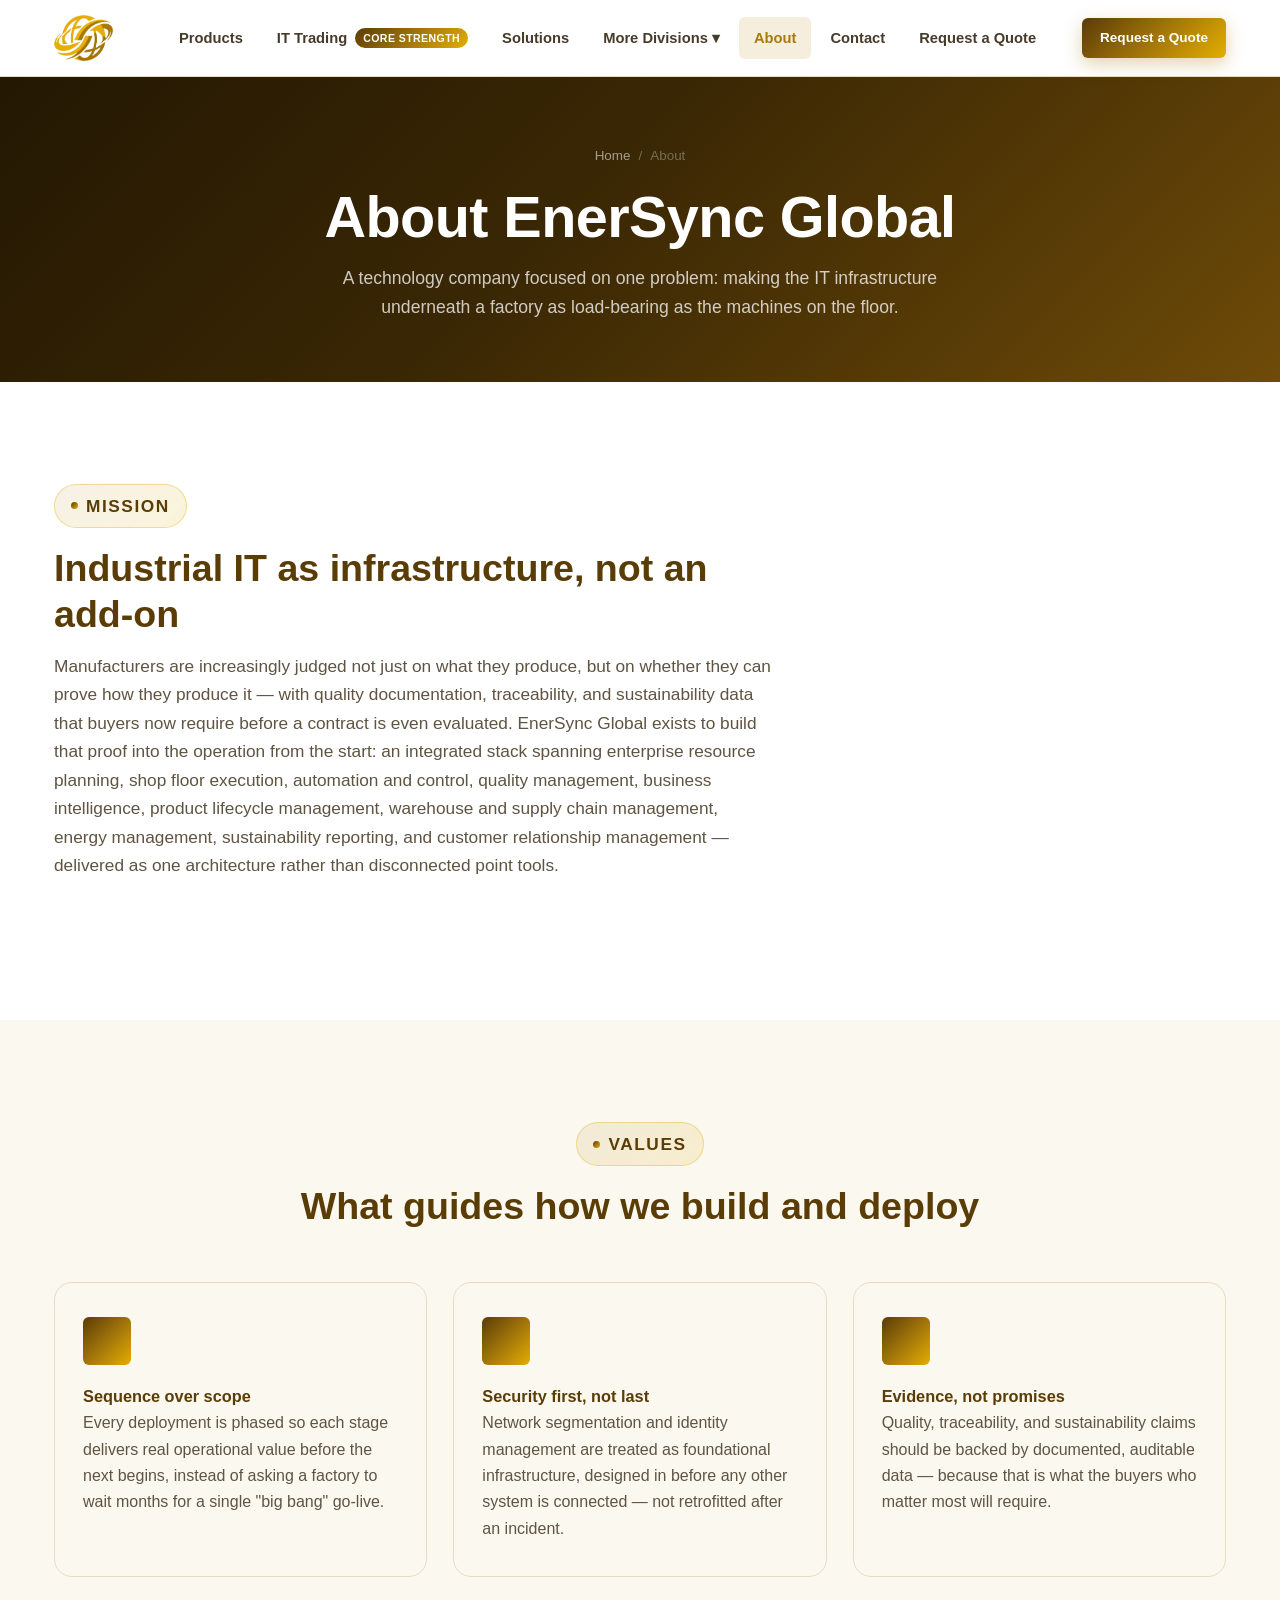
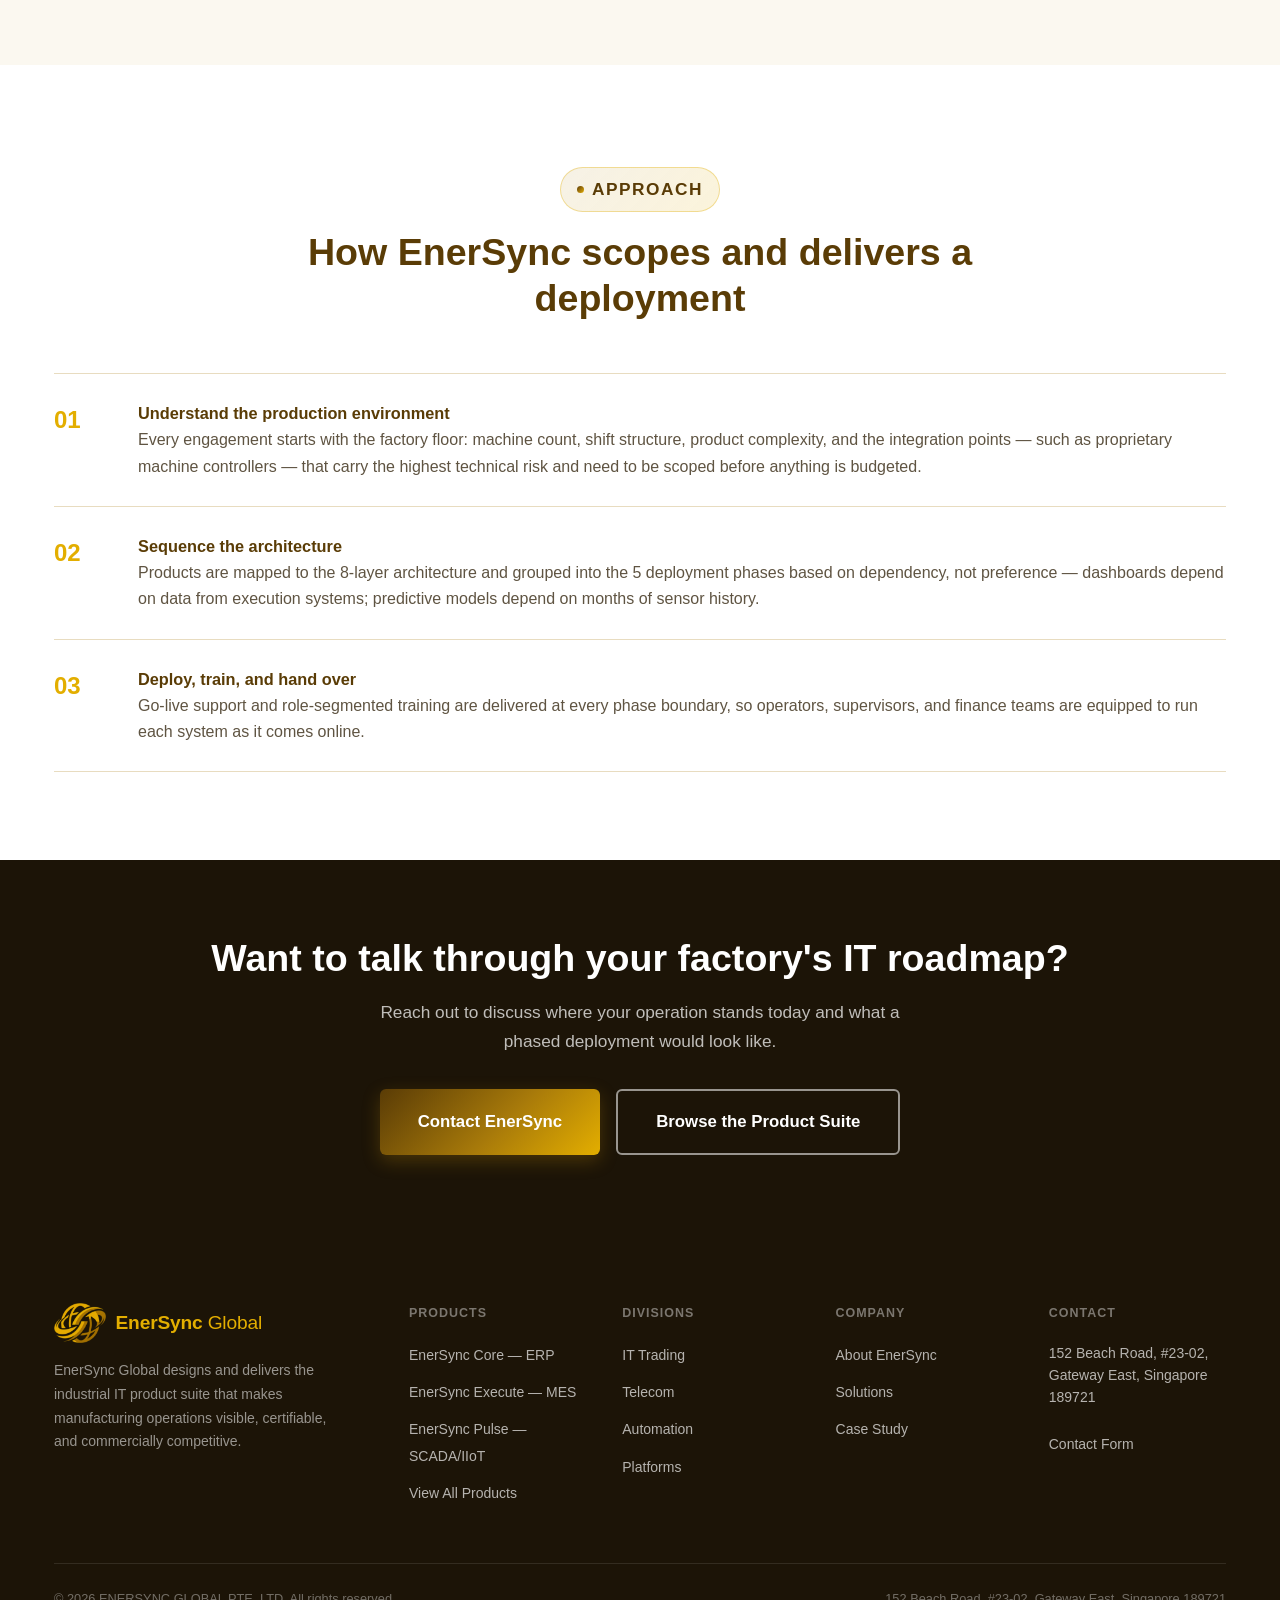
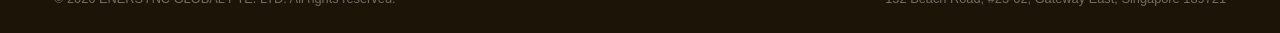
==== about.html @ c4ad21ed "Initial EnerSync Global site Based on the Autonix System site, rebranded for ENERSYNC GLOBAL PTE. LT" ====
<!DOCTYPE html>
<html lang="en">
<head>
<meta charset="UTF-8">
<meta name="viewport" content="width=device-width, initial-scale=1.0">
<title>About | EnerSync Global</title>
<meta name="description" content="EnerSync Global is a technology company building the industrial IT infrastructure that makes manufacturing operations visible, certifiable, and commercially competitive.">
<link rel="icon" type="image/png" href="images/favicon.png">
<link rel="stylesheet" href="css/style.css">
</head>
<body>

<header class="site-header">
  <div class="wrap header-row">
    <a href="index.html" class="brand-mark">
      <img src="images/logo-mark.png" alt="EnerSync Global logo">
      <span class="brand-word"><strong>EnerSync</strong> Global</span>
    </a>
    <nav class="main-nav">
      <a href="products.html">Products</a>
      <a href="it-trading.html" class="nav-featured">IT Trading <span class="nav-featured-tag">Core Strength</span></a>
      <a href="solutions.html">Solutions</a>
      <div class="nav-item-dropdown">
        <a href="#">More Divisions &#9662;</a>
        <div class="nav-dropdown-panel">
          <a href="telecom.html">Telecom</a>
          <a href="automation.html">Automation</a>
          <a href="platforms.html">Platforms</a>
        </div>
      </div>
      <a href="about.html">About</a>
      <a href="contact.html">Contact</a>
      <a href="quote.html">Request a Quote</a>
    </nav>
    <div class="header-actions">
      <a href="quote.html" class="btn btn-fill btn-sm">Request a Quote</a>
      <button class="nav-toggle" aria-label="Toggle navigation menu" aria-expanded="false">
        <span></span><span></span><span></span>
      </button>
    </div>
  </div>
</header>

<main>

  <section class="page-intro">
    <div class="wrap">
      <div class="crumb-trail"><a href="index.html">Home</a><span>/</span><span>About</span></div>
      <h1>About EnerSync Global</h1>
      <p>A technology company focused on one problem: making the IT infrastructure underneath a factory as load-bearing as the machines on the floor.</p>
    </div>
  </section>

  <section class="block">
    <div class="wrap">
      <div class="head-block">
        <p class="eyebrow">Mission</p>
        <h2>Industrial IT as infrastructure, not an add-on</h2>
        <p style="max-width:760px; margin-top:14px;">Manufacturers are increasingly judged not just on what they produce, but on whether they can prove how they produce it — with quality documentation, traceability, and sustainability data that buyers now require before a contract is even evaluated. EnerSync Global exists to build that proof into the operation from the start: an integrated stack spanning enterprise resource planning, shop floor execution, automation and control, quality management, business intelligence, product lifecycle management, warehouse and supply chain management, energy management, sustainability reporting, and customer relationship management — delivered as one architecture rather than disconnected point tools.</p>
      </div>
    </div>
  </section>

  <section class="block block-alt">
    <div class="wrap">
      <div class="head-block centered">
        <p class="eyebrow">Values</p>
        <h2>What guides how we build and deploy</h2>
      </div>
      <div class="value-grid">
        <div class="value-tile">
          <div class="value-tile-mark"></div>
          <h4>Sequence over scope</h4>
          <p>Every deployment is phased so each stage delivers real operational value before the next begins, instead of asking a factory to wait months for a single "big bang" go-live.</p>
        </div>
        <div class="value-tile">
          <div class="value-tile-mark"></div>
          <h4>Security first, not last</h4>
          <p>Network segmentation and identity management are treated as foundational infrastructure, designed in before any other system is connected — not retrofitted after an incident.</p>
        </div>
        <div class="value-tile">
          <div class="value-tile-mark"></div>
          <h4>Evidence, not promises</h4>
          <p>Quality, traceability, and sustainability claims should be backed by documented, auditable data — because that is what the buyers who matter most will require.</p>
        </div>
      </div>
    </div>
  </section>

  <section class="block">
    <div class="wrap">
      <div class="head-block centered">
        <p class="eyebrow">Approach</p>
        <h2>How EnerSync scopes and delivers a deployment</h2>
      </div>
      <div class="approach-list">
        <div class="approach-row">
          <strong class="idx">01</strong>
          <div>
            <h4>Understand the production environment</h4>
            <p>Every engagement starts with the factory floor: machine count, shift structure, product complexity, and the integration points — such as proprietary machine controllers — that carry the highest technical risk and need to be scoped before anything is budgeted.</p>
          </div>
        </div>
        <div class="approach-row">
          <strong class="idx">02</strong>
          <div>
            <h4>Sequence the architecture</h4>
            <p>Products are mapped to the 8-layer architecture and grouped into the 5 deployment phases based on dependency, not preference — dashboards depend on data from execution systems; predictive models depend on months of sensor history.</p>
          </div>
        </div>
        <div class="approach-row">
          <strong class="idx">03</strong>
          <div>
            <h4>Deploy, train, and hand over</h4>
            <p>Go-live support and role-segmented training are delivered at every phase boundary, so operators, supervisors, and finance teams are equipped to run each system as it comes online.</p>
          </div>
        </div>
      </div>
    </div>
  </section>

  <section class="cta-banner">
    <div class="wrap">
      <h2>Want to talk through your factory's IT roadmap?</h2>
      <p>Reach out to discuss where your operation stands today and what a phased deployment would look like.</p>
      <div class="cta-banner-actions">
        <a href="contact.html" class="btn btn-fill btn-lg">Contact EnerSync</a>
        <a href="products.html" class="btn btn-ghost btn-lg">Browse the Product Suite</a>
      </div>
    </div>
  </section>

</main>

<footer class="site-footer">
  <div class="wrap">
    <div class="footer-grid">
      <div class="footer-brand">
        <div class="footer-logo"><img src="images/logo-mark.png" alt="EnerSync Global logo"><span class="brand-word"><strong>EnerSync</strong> Global</span></div>
        <p>EnerSync Global designs and delivers the industrial IT product suite that makes manufacturing operations visible, certifiable, and commercially competitive.</p>
      </div>
      <div class="footer-col">
        <h5>Products</h5>
        <ul>
          <li><a href="products.html">EnerSync Core — ERP</a></li>
          <li><a href="products.html">EnerSync Execute — MES</a></li>
          <li><a href="products.html">EnerSync Pulse — SCADA/IIoT</a></li>
          <li><a href="products.html">View All Products</a></li>
        </ul>
      </div>
      <div class="footer-col">
        <h5>Divisions</h5>
        <ul>
          <li><a href="it-trading.html">IT Trading</a></li>
          <li><a href="telecom.html">Telecom</a></li>
          <li><a href="automation.html">Automation</a></li>
          <li><a href="platforms.html">Platforms</a></li>
        </ul>
      </div>
      <div class="footer-col">
        <h5>Company</h5>
        <ul>
          <li><a href="about.html">About EnerSync</a></li>
          <li><a href="solutions.html">Solutions</a></li>
          <li><a href="case-study.html">Case Study</a></li>
        </ul>
      </div>
      <div class="footer-col">
        <h5>Contact</h5>
        <ul>
          <li class="footer-address">152 Beach Road, #23-02, Gateway East, Singapore 189721</li>
          <li><a href="mailto:"></a></li>
          <li><a href="contact.html">Contact Form</a></li>
        </ul>
      </div>
    </div>
    <div class="footer-base">
      <p>&copy; 2026 ENERSYNC GLOBAL PTE. LTD. All rights reserved.</p>
      <p>152 Beach Road, #23-02, Gateway East, Singapore 189721</p>
    </div>
  </div>
</footer>

<script src="js/main.js"></script>
</body>
</html>
---- css/style.css ----
/* =============================================
   ENERSYNC GLOBAL — Global Stylesheet
   Brand (from logo): Bronze #5a3c06 | Deep Gold #a87a0a | Gold #e3ae00
   ============================================= */

:root {
  --navy: #5a3c06;
  --navy-deep: #241803;
  --navy-mid: #6e4b08;
  --blue: #a87a0a;
  --blue-soft: #c9950f;
  --teal: #e3ae00;
  --teal-soft: #f2c94c;
  --white: #ffffff;
  --ink-50: #fbf8f0;
  --ink-100: #f5eedd;
  --ink-200: #e8dcc0;
  --ink-400: #a3967a;
  --ink-600: #5f5442;
  --ink-700: #463b2a;
  --ink-900: #1c1407;
  --grad-deep: linear-gradient(135deg, var(--navy-deep) 0%, #3a2704 45%, var(--navy-mid) 100%);
  --grad-accent: linear-gradient(135deg, var(--navy) 0%, var(--blue) 55%, var(--teal) 100%);
  --shadow-sm: 0 1px 3px rgba(36, 24, 3, 0.10);
  --shadow-md: 0 6px 20px rgba(36, 24, 3, 0.14);
  --shadow-lg: 0 14px 40px rgba(36, 24, 3, 0.20);
  --radius-sm: 6px;
  --radius: 10px;
  --radius-lg: 18px;
  --ease: 0.25s ease;
}

*, *::before, *::after { box-sizing: border-box; margin: 0; padding: 0; }

html { scroll-behavior: smooth; font-size: 16px; }

body {
  font-family: 'Segoe UI', -apple-system, BlinkMacSystemFont, Roboto, Arial, sans-serif;
  color: var(--ink-700);
  background: var(--white);
  line-height: 1.65;
}

img { max-width: 100%; display: block; }
a { color: inherit; text-decoration: none; }
ul { list-style: none; }
button { cursor: pointer; border: none; background: none; font: inherit; }
table { border-collapse: collapse; width: 100%; }

/* ---- TYPOGRAPHY ---- */
h1 { font-size: clamp(2.1rem, 5vw, 3.6rem); font-weight: 800; line-height: 1.12; color: var(--navy); letter-spacing: -0.01em; }
h2 { font-size: clamp(1.5rem, 3vw, 2.35rem); font-weight: 700; line-height: 1.22; color: var(--navy); }
h3 { font-size: 1.25rem; font-weight: 700; color: var(--navy); }
h4 { font-size: 1.02rem; font-weight: 700; color: var(--navy); }
p { color: var(--ink-600); }

.accent-text { color: var(--teal); }
.blue-text { color: var(--blue); }
.on-dark { color: var(--white) !important; }
.center { text-align: center; }

/* ---- LAYOUT ---- */
.wrap { max-width: 1220px; margin: 0 auto; padding: 0 24px; }
.block { padding: 88px 0; }
.block-tight { padding: 52px 0; }
.block-alt { background: var(--ink-50); }

.tile-row-2 { display: grid; grid-template-columns: repeat(2, 1fr); gap: 32px; }
.tile-row-3 { display: grid; grid-template-columns: repeat(3, 1fr); gap: 28px; }
.tile-row-4 { display: grid; grid-template-columns: repeat(4, 1fr); gap: 24px; }

/* ---- BUTTONS ---- */
.btn {
  display: inline-flex; align-items: center; gap: 8px;
  padding: 13px 28px; border-radius: var(--radius-sm);
  font-weight: 700; font-size: 0.94rem;
  transition: all var(--ease);
  white-space: nowrap;
}
.btn-fill {
  background: var(--grad-accent);
  color: var(--white);
  box-shadow: 0 6px 18px rgba(168, 122, 10, 0.32);
}
.btn-fill:hover { transform: translateY(-2px); box-shadow: 0 10px 24px rgba(168, 122, 10, 0.4); }
.btn-ghost {
  background: transparent;
  color: var(--white);
  border: 2px solid rgba(255,255,255,0.55);
}
.btn-ghost:hover { background: rgba(255,255,255,0.12); border-color: var(--white); }
.btn-line {
  background: transparent;
  color: var(--blue);
  border: 2px solid var(--blue);
}
.btn-line:hover { background: var(--blue); color: var(--white); }
.btn-lg { padding: 17px 38px; font-size: 1.05rem; }
.btn-sm { padding: 9px 18px; font-size: 0.85rem; }

/* ---- EYEBROW LABEL ---- */
.eyebrow {
  display: inline-flex; align-items: center; gap: 8px;
  background: linear-gradient(135deg, rgba(168, 122, 10,0.10), rgba(227, 174, 0,0.14));
  color: var(--navy);
  font-size: 0.78rem; font-weight: 800; letter-spacing: 0.09em;
  text-transform: uppercase; padding: 7px 16px; border-radius: 999px;
  border: 1px solid rgba(227, 174, 0,0.35);
  margin-bottom: 18px;
}
.eyebrow::before { content: ''; width: 7px; height: 7px; border-radius: 50%; background: var(--grad-accent); }
.head-block { margin-bottom: 52px; max-width: 720px; }
.head-block p { font-size: 1.08rem; margin-top: 14px; }
.head-block.centered { margin-left: auto; margin-right: auto; text-align: center; }

/* ============================================
   HEADER / NAV
   ============================================ */
.site-header {
  position: sticky; top: 0; z-index: 100;
  background: var(--white);
  border-bottom: 1px solid var(--ink-200);
  transition: box-shadow var(--ease);
}
.site-header.is-scrolled { box-shadow: var(--shadow-md); }
.header-row {
  display: flex; align-items: center; justify-content: space-between;
  height: 76px;
}
.brand-mark { display: flex; align-items: center; gap: 10px; }
.brand-mark img { height: 46px; width: auto; }
.brand-word { font-size: 1.32rem; font-weight: 500; color: var(--blue); letter-spacing: -0.01em; line-height: 1; white-space: nowrap; }
.brand-word strong { font-weight: 800; }
.brand-mark { margin-right: 20px; flex-shrink: 0; }
.main-nav a { white-space: nowrap; }
@media (max-width: 1480px) {
  .main-nav a { padding: 9px 10px; }
  .brand-mark .brand-word { display: none; }
}

.main-nav { display: flex; align-items: center; gap: 4px; }
.main-nav a {
  padding: 9px 15px; border-radius: var(--radius-sm);
  font-size: 0.92rem; font-weight: 600; color: var(--ink-700);
  transition: all var(--ease);
}
.main-nav a:hover { color: var(--navy); background: var(--ink-100); }
.main-nav a.is-active { color: var(--blue); background: var(--ink-100); }

.nav-featured { display: inline-flex; align-items: center; gap: 8px; }
.nav-featured-tag {
  background: var(--grad-accent); color: var(--white);
  font-size: 0.66rem; font-weight: 800; letter-spacing: 0.04em;
  text-transform: uppercase; padding: 2px 8px; border-radius: 999px;
  line-height: 1.6;
}

/* ---- NAV DROPDOWN (Divisions) ---- */
.nav-item-dropdown { position: relative; }
.nav-item-dropdown > a { display: inline-flex; align-items: center; gap: 5px; }
.nav-dropdown-panel {
  display: none;
  position: absolute; top: 100%; left: 0;
  background: var(--white); border: 1px solid var(--ink-200);
  border-radius: var(--radius); box-shadow: var(--shadow-lg);
  min-width: 230px; padding: 18px 8px 8px; margin-top: -10px; z-index: 200;
}
.nav-item-dropdown:hover .nav-dropdown-panel,
.nav-item-dropdown:focus-within .nav-dropdown-panel { display: block; }
.nav-dropdown-panel a {
  display: block; padding: 10px 14px; border-radius: var(--radius-sm);
  font-size: 0.88rem; font-weight: 600; color: var(--ink-700);
}
.nav-dropdown-panel a:hover { background: var(--ink-100); color: var(--navy); }

@media (max-width: 768px) {
  .nav-dropdown-panel { position: static; box-shadow: none; border: none; background: var(--ink-50); display: block; margin: 4px 0 4px 14px; }
}

.header-actions { display: flex; align-items: center; gap: 14px; }
.nav-toggle { display: none; flex-direction: column; gap: 5px; padding: 4px; }
.nav-toggle span { display: block; width: 24px; height: 2px; background: var(--navy); border-radius: 2px; transition: all var(--ease); }
.nav-toggle.is-active span:nth-child(1) { transform: translateY(7px) rotate(45deg); }
.nav-toggle.is-active span:nth-child(2) { opacity: 0; }
.nav-toggle.is-active span:nth-child(3) { transform: translateY(-7px) rotate(-45deg); }

/* ============================================
   HOMEPAGE HERO — single-column, centered, stats strip below
   ============================================ */
.intro-hero {
  background: var(--grad-deep);
  padding: 96px 0 0;
  position: relative; overflow: hidden;
}
.intro-hero::before {
  content: '';
  position: absolute; inset: 0;
  background:
    radial-gradient(circle at 15% 20%, rgba(227, 174, 0,0.16), transparent 45%),
    radial-gradient(circle at 85% 0%, rgba(168, 122, 10,0.22), transparent 40%);
  pointer-events: none;
}
.intro-hero-inner { position: relative; max-width: 800px; margin: 0 auto; text-align: center; }
.intro-hero h1 { color: var(--white); margin-bottom: 22px; }
.intro-hero h1 em { font-style: normal; background: linear-gradient(135deg, var(--teal-soft), var(--blue-soft)); -webkit-background-clip: text; -webkit-text-fill-color: transparent; background-clip: text; }
.intro-hero-inner p { color: rgba(255,255,255,0.78); font-size: 1.18rem; margin-bottom: 36px; }
.intro-hero-ctas { display: flex; gap: 16px; justify-content: center; flex-wrap: wrap; margin-bottom: 56px; }

.metric-strip {
  position: relative;
  background: rgba(255,255,255,0.05);
  border-top: 1px solid rgba(255,255,255,0.12);
  padding: 40px 0;
}
.metric-grid { display: grid; grid-template-columns: repeat(4, 1fr); gap: 0; }
.metric-cell { text-align: center; padding: 8px 16px; border-right: 1px solid rgba(255,255,255,0.12); }
.metric-cell:last-child { border-right: none; }
.metric-value { font-size: 2.4rem; font-weight: 800; color: var(--white); line-height: 1; }
.metric-value span { background: linear-gradient(135deg, var(--teal-soft), var(--blue-soft)); -webkit-background-clip: text; -webkit-text-fill-color: transparent; background-clip: text; }
.metric-caption { color: rgba(255,255,255,0.6); font-size: 0.84rem; margin-top: 8px; }

/* ============================================
   ARCHITECTURE / PRODUCT SUITE GRID (homepage)
   ============================================ */
.stack-visual { display: grid; grid-template-columns: 220px 1fr; gap: 40px; align-items: stretch; }
.stack-rail { display: flex; flex-direction: column; gap: 4px; }
.stack-rail-item {
  flex: 1; display: flex; align-items: center; justify-content: flex-end;
  padding: 10px 16px; text-align: right;
  font-size: 0.78rem; font-weight: 700; color: var(--ink-400);
  border-right: 3px solid var(--ink-200);
}
.stack-rail-item.is-current { color: var(--navy); border-right-color: var(--teal); }

.suite-grid { display: grid; grid-template-columns: repeat(3, 1fr); gap: 18px; }
.suite-tile {
  display: flex; gap: 14px; align-items: flex-start;
  background: var(--white);
  border: 1px solid var(--ink-200);
  border-radius: var(--radius);
  padding: 20px;
  transition: all var(--ease);
}
.suite-tile:hover { border-color: var(--teal); box-shadow: var(--shadow-md); transform: translateY(-3px); }
.suite-tile-mark {
  flex-shrink: 0; width: 44px; height: 44px; border-radius: var(--radius-sm);
  background: var(--grad-accent);
  display: flex; align-items: center; justify-content: center;
  color: var(--white); font-weight: 800; font-size: 0.95rem;
}
.suite-tile h4 { font-size: 0.95rem; margin-bottom: 4px; }
.suite-tile p { font-size: 0.82rem; margin: 0; }
.suite-tile-phase { display: inline-block; margin-top: 8px; font-size: 0.7rem; font-weight: 800; letter-spacing: 0.06em; text-transform: uppercase; color: var(--blue); }

/* ============================================
   DIFFERENTIATORS
   ============================================ */
.diff-grid { display: grid; grid-template-columns: repeat(4, 1fr); gap: 22px; }
.diff-card {
  padding: 30px 24px;
  background: var(--white);
  border: 1px solid var(--ink-200);
  border-radius: var(--radius-lg);
  position: relative;
}
.diff-card::before {
  content: '';
  position: absolute; top: 0; left: 24px; width: 40px; height: 4px;
  background: var(--grad-accent); border-radius: 0 0 4px 4px;
}
.diff-num { font-size: 0.78rem; font-weight: 800; color: var(--teal); letter-spacing: 0.08em; margin-bottom: 12px; display: block; }

/* ============================================
   CASE STUDY TEASER
   ============================================ */
.teaser-panel {
  background: var(--grad-deep);
  border-radius: var(--radius-lg);
  padding: 56px;
  display: grid; grid-template-columns: 1.2fr 1fr; gap: 48px; align-items: center;
  position: relative; overflow: hidden;
}
.teaser-panel::after {
  content: '';
  position: absolute; right: -60px; top: -60px; width: 260px; height: 260px;
  border-radius: 50%;
  background: radial-gradient(circle, rgba(227, 174, 0,0.25), transparent 70%);
}
.teaser-copy h2 { color: var(--white); }
.teaser-copy p { color: rgba(255,255,255,0.75); margin: 16px 0 26px; }
.teaser-figures { display: flex; flex-direction: column; gap: 14px; position: relative; }
.teaser-figure {
  background: rgba(255,255,255,0.07);
  border: 1px solid rgba(255,255,255,0.14);
  border-radius: var(--radius);
  padding: 16px 20px;
  display: flex; justify-content: space-between; align-items: baseline;
}
.teaser-figure strong { color: var(--white); font-size: 1.3rem; }
.teaser-figure span { color: rgba(255,255,255,0.6); font-size: 0.82rem; }

/* ============================================
   CTA BANNER
   ============================================ */
.cta-banner { background: var(--ink-900); padding: 76px 0; text-align: center; }
.cta-banner h2 { color: var(--white); margin-bottom: 16px; }
.cta-banner p { color: rgba(255,255,255,0.72); font-size: 1.08rem; max-width: 560px; margin: 0 auto 34px; }
.cta-banner-actions { display: flex; gap: 16px; justify-content: center; flex-wrap: wrap; }

/* ============================================
   PAGE INTRO BAND (inner pages)
   ============================================ */
.page-intro {
  background: var(--grad-deep);
  padding: 68px 0 60px;
  text-align: center;
}
.page-intro h1 { color: var(--white); margin-bottom: 14px; }
.page-intro p { color: rgba(255,255,255,0.76); font-size: 1.1rem; max-width: 640px; margin: 0 auto; }
.crumb-trail { display: flex; align-items: center; gap: 8px; justify-content: center; margin-bottom: 18px; }
.crumb-trail a { color: rgba(255,255,255,0.55); font-size: 0.84rem; }
.crumb-trail a:hover { color: var(--teal); }
.crumb-trail span { color: rgba(255,255,255,0.32); font-size: 0.84rem; }

/* ============================================
   PRODUCTS PAGE — phase tabs + matrix table
   ============================================ */
.phase-tabs { display: flex; gap: 8px; flex-wrap: wrap; justify-content: center; margin-bottom: 44px; }
.phase-tab {
  padding: 11px 22px; border-radius: 999px;
  border: 1.5px solid var(--ink-200); background: var(--white);
  font-size: 0.86rem; font-weight: 700; color: var(--ink-600);
  transition: all var(--ease);
}
.phase-tab:hover { border-color: var(--teal); color: var(--navy); }
.phase-tab.is-active { background: var(--grad-accent); border-color: transparent; color: var(--white); }

.phase-panel { display: none; }
.phase-panel.is-active { display: block; animation: fadein 0.3s ease; }
@keyframes fadein { from { opacity: 0; transform: translateY(6px); } to { opacity: 1; transform: translateY(0); } }

.phase-panel-head { text-align: center; max-width: 700px; margin: 0 auto 36px; }
.phase-panel-head .eyebrow { margin-bottom: 12px; }

.product-matrix { width: 100%; border: 1px solid var(--ink-200); border-radius: var(--radius-lg); overflow: hidden; }
.product-matrix thead th {
  background: var(--navy); color: var(--white);
  text-align: left; font-size: 0.78rem; text-transform: uppercase; letter-spacing: 0.06em;
  padding: 16px 20px;
}
.product-matrix tbody td { padding: 20px; border-top: 1px solid var(--ink-200); vertical-align: top; font-size: 0.92rem; }
.product-matrix tbody tr:nth-child(even) { background: var(--ink-50); }
.product-matrix .prod-name { font-weight: 700; color: var(--navy); white-space: nowrap; }
.product-matrix .prod-tag { font-size: 0.72rem; font-weight: 800; color: var(--blue); text-transform: uppercase; letter-spacing: 0.04em; }

.matrix-scroll { overflow-x: auto; }

.full-matrix-note { text-align: center; margin-top: 28px; font-size: 0.9rem; color: var(--ink-400); }

/* ============================================
   SOLUTIONS PAGE — vertical numbered timeline
   ============================================ */
.phase-timeline { position: relative; max-width: 880px; margin: 0 auto; }
.phase-timeline::before {
  content: '';
  position: absolute; top: 8px; bottom: 8px; left: 34px;
  width: 2px; background: linear-gradient(180deg, var(--teal), var(--blue), var(--navy));
}
.phase-track-item { position: relative; padding: 0 0 56px 90px; }
.phase-track-item:last-child { padding-bottom: 0; }
.phase-track-num {
  position: absolute; left: 0; top: 0;
  width: 68px; height: 68px; border-radius: 50%;
  background: var(--white); border: 3px solid var(--teal);
  display: flex; align-items: center; justify-content: center;
  font-size: 1.5rem; font-weight: 800; color: var(--navy);
  box-shadow: var(--shadow-sm);
}
.phase-track-tag { font-size: 0.76rem; font-weight: 800; letter-spacing: 0.08em; text-transform: uppercase; color: var(--blue); margin-bottom: 6px; }
.phase-track-item h3 { margin-bottom: 10px; }
.phase-track-item p { margin-bottom: 14px; }
.phase-track-tags { display: flex; gap: 8px; flex-wrap: wrap; }
.phase-track-tags span {
  background: var(--ink-100); color: var(--ink-700);
  font-size: 0.78rem; font-weight: 600; padding: 5px 13px; border-radius: 999px;
}

.layer-table { width: 100%; border: 1px solid var(--ink-200); border-radius: var(--radius-lg); overflow: hidden; }
.layer-table thead th { background: var(--navy); color: var(--white); padding: 14px 18px; text-align: left; font-size: 0.78rem; text-transform: uppercase; letter-spacing: 0.05em; }
.layer-table tbody td { padding: 16px 18px; border-top: 1px solid var(--ink-200); font-size: 0.9rem; }
.layer-table tbody tr:nth-child(even) { background: var(--ink-50); }
.layer-table .layer-num { font-weight: 800; color: var(--teal); font-size: 1.05rem; }

/* ============================================
   CASE STUDY PAGE
   ============================================ */
.figure-grid { display: grid; grid-template-columns: repeat(3, 1fr); gap: 22px; }
.figure-card {
  background: var(--white); border: 1px solid var(--ink-200); border-radius: var(--radius-lg);
  padding: 28px; text-align: center;
}
.figure-card strong { display: block; font-size: 2rem; font-weight: 800; color: var(--navy); }
.figure-card span { font-size: 0.86rem; color: var(--ink-400); }

.invest-table { width: 100%; border: 1px solid var(--ink-200); border-radius: var(--radius-lg); overflow: hidden; margin-top: 16px; }
.invest-table th, .invest-table td { padding: 14px 20px; text-align: left; font-size: 0.9rem; }
.invest-table thead th { background: var(--navy); color: var(--white); text-transform: uppercase; font-size: 0.76rem; letter-spacing: 0.05em; }
.invest-table tbody td { border-top: 1px solid var(--ink-200); }
.invest-table tbody tr:nth-child(even) { background: var(--ink-50); }
.invest-table tfoot td { border-top: 2px solid var(--navy); font-weight: 800; color: var(--navy); background: var(--ink-100); }

.callout-block {
  background: linear-gradient(135deg, rgba(168, 122, 10,0.08), rgba(227, 174, 0,0.10));
  border: 1px solid rgba(227, 174, 0,0.3);
  border-radius: var(--radius-lg);
  padding: 32px;
}

/* ============================================
   DIVISIONS (homepage + trading pages)
   ============================================ */
.division-grid { display: grid; grid-template-columns: repeat(4, 1fr); gap: 22px; }
.division-card {
  background: var(--white); border: 1px solid var(--ink-200); border-radius: var(--radius-lg);
  padding: 30px 26px; transition: all var(--ease);
}
.division-card:hover { border-color: var(--teal); box-shadow: var(--shadow-md); transform: translateY(-3px); }
.division-card-mark {
  width: 46px; height: 46px; border-radius: var(--radius-sm);
  background: var(--grad-accent); margin-bottom: 16px;
  display: flex; align-items: center; justify-content: center;
  color: var(--white); font-weight: 800; font-size: 1.05rem;
}
.division-card h4 { margin-bottom: 8px; }
.division-card p { font-size: 0.9rem; margin-bottom: 16px; }
.division-card a.btn-line { padding: 8px 16px; font-size: 0.82rem; }

.division-card.is-featured {
  grid-column: span 2;
  border: 2px solid transparent;
  background: linear-gradient(var(--white), var(--white)) padding-box, var(--grad-accent) border-box;
  box-shadow: var(--shadow-md);
  position: relative;
  display: grid; grid-template-columns: auto 1fr; gap: 22px; align-items: center;
}
.division-card.is-featured .division-card-mark { margin-bottom: 0; width: 58px; height: 58px; font-size: 1.05rem; }
.division-card.is-featured p { margin-bottom: 18px; font-size: 0.95rem; }
.division-badge {
  position: absolute; top: -13px; left: 26px;
  background: var(--grad-accent); color: var(--white);
  font-size: 0.7rem; font-weight: 800; letter-spacing: 0.05em;
  text-transform: uppercase; padding: 5px 14px; border-radius: 999px;
  box-shadow: var(--shadow-sm);
}

.category-grid { display: grid; grid-template-columns: repeat(3, 1fr); gap: 22px; }
.category-card {
  background: var(--white); border: 1px solid var(--ink-200); border-radius: var(--radius-lg);
  padding: 26px; transition: all var(--ease);
}
.category-card:hover { border-color: var(--teal); box-shadow: var(--shadow-md); }
.category-card h4 { margin-bottom: 10px; }
.category-card ul { display: flex; flex-direction: column; gap: 8px; margin-top: 14px; }
.category-card ul li { font-size: 0.88rem; color: var(--ink-600); padding-left: 16px; position: relative; }
.category-card ul li::before { content: '—'; position: absolute; left: 0; color: var(--teal); }

/* ============================================
   ABOUT PAGE
   ============================================ */
.value-grid { display: grid; grid-template-columns: repeat(3, 1fr); gap: 26px; }
.value-tile { padding: 34px 28px; background: var(--ink-50); border-radius: var(--radius-lg); border: 1px solid var(--ink-200); }
.value-tile-mark { width: 48px; height: 48px; border-radius: var(--radius-sm); background: var(--grad-accent); margin-bottom: 18px; }

.approach-list { display: flex; flex-direction: column; gap: 0; border-top: 1px solid var(--ink-200); }
.approach-row { display: grid; grid-template-columns: 60px 1fr; gap: 24px; padding: 26px 0; border-bottom: 1px solid var(--ink-200); }
.approach-row strong.idx { font-size: 1.5rem; font-weight: 800; color: var(--teal); }

/* ============================================
   CONTACT PAGE
   ============================================ */
.contact-grid { display: grid; grid-template-columns: 3fr 2fr; gap: 48px; }
.form-panel { background: var(--white); border: 1px solid var(--ink-200); border-radius: var(--radius-lg); padding: 42px; }
.contact-aside { display: flex; flex-direction: column; gap: 24px; }
.info-panel { background: var(--white); border: 1px solid var(--ink-200); border-radius: var(--radius-lg); padding: 32px; }
.call-panel { background: var(--grad-deep); border-radius: var(--radius-lg); padding: 36px; text-align: center; }
.call-panel h3 { color: var(--white); margin-bottom: 12px; }
.call-panel p { color: rgba(255,255,255,0.72); font-size: 0.9rem; margin-bottom: 24px; }

.field-row { display: grid; grid-template-columns: 1fr 1fr; gap: 20px; }
.field { display: flex; flex-direction: column; gap: 8px; margin-bottom: 20px; }
.field.full { grid-column: 1 / -1; }
.field label { font-size: 0.87rem; font-weight: 700; color: var(--navy); }
.field input, .field textarea {
  width: 100%; padding: 13px 16px;
  border: 1.5px solid var(--ink-200); border-radius: var(--radius-sm);
  font: inherit; font-size: 0.92rem; color: var(--ink-700);
  background: var(--white);
  transition: border-color var(--ease);
}
.field input:focus, .field textarea:focus {
  outline: none; border-color: var(--teal);
  box-shadow: 0 0 0 3px rgba(227, 174, 0,0.14);
}
.field textarea { resize: vertical; min-height: 130px; }
.field-msg { font-size: 0.8rem; color: #dc2626; display: none; margin-top: 2px; }
.field.has-error input, .field.has-error textarea { border-color: #dc2626; }
.field.has-error .field-msg { display: block; }

.checkbox-grid { display: grid; grid-template-columns: 1fr 1fr; gap: 10px 20px; }
.checkbox-item { display: flex; align-items: center; gap: 8px; font-size: 0.9rem; font-weight: 400; color: var(--ink-700); }
.checkbox-item input { width: auto; }
@media (max-width: 640px) { .checkbox-grid { grid-template-columns: 1fr; } }

.info-row { display: flex; align-items: flex-start; gap: 14px; padding: 14px 0; border-bottom: 1px solid var(--ink-100); }
.info-row:last-child { border-bottom: none; }
.info-row-mark { width: 38px; height: 38px; flex-shrink: 0; border-radius: var(--radius-sm); background: var(--ink-100); display: flex; align-items: center; justify-content: center; font-weight: 800; color: var(--blue); }
.info-row strong { display: block; font-size: 0.85rem; color: var(--navy); margin-bottom: 2px; }
.info-row span { font-size: 0.88rem; color: var(--ink-600); }

.form-status { display: none; padding: 14px 18px; border-radius: var(--radius-sm); background: rgba(227, 174, 0,0.14); border: 1px solid rgba(227, 174, 0,0.4); color: var(--navy); font-weight: 600; font-size: 0.9rem; margin-top: 18px; }
.form-status.is-visible { display: block; }

/* ============================================
   FOOTER
   ============================================ */
.site-footer { background: var(--ink-900); color: var(--white); padding: 72px 0 0; }
.footer-grid { display: grid; grid-template-columns: 1.8fr 1fr 1fr 1fr 1fr; gap: 36px; }
.footer-logo { display: flex; align-items: center; gap: 10px; margin-bottom: 16px; }
.footer-logo img { height: 40px; width: auto; }
.footer-logo .brand-word { color: var(--teal); font-size: 1.2rem; }
.footer-address { font-size: 0.875rem; color: rgba(255,255,255,0.68); line-height: 1.6; }
.footer-brand p { color: rgba(255,255,255,0.55); font-size: 0.875rem; max-width: 280px; line-height: 1.7; }
.footer-col h5 { font-size: 0.78rem; font-weight: 800; letter-spacing: 0.08em; text-transform: uppercase; color: rgba(255,255,255,0.42); margin-bottom: 18px; }
.footer-col ul { display: flex; flex-direction: column; gap: 11px; }
.footer-col ul li a { font-size: 0.875rem; color: rgba(255,255,255,0.68); transition: color var(--ease); }
.footer-col ul li a:hover { color: var(--teal); }
.footer-base { border-top: 1px solid rgba(255,255,255,0.1); padding: 24px 0; margin-top: 56px; display: flex; justify-content: space-between; align-items: center; flex-wrap: wrap; gap: 12px; }
.footer-base p { font-size: 0.8rem; color: rgba(255,255,255,0.38); }

/* ============================================
   RESPONSIVE
   ============================================ */
@media (max-width: 1024px) {
  .tile-row-4 { grid-template-columns: repeat(2, 1fr); }
  .tile-row-3 { grid-template-columns: repeat(2, 1fr); }
  .metric-grid { grid-template-columns: repeat(2, 1fr); }
  .footer-grid { grid-template-columns: 1fr 1fr 1fr; gap: 32px; }
  .suite-grid { grid-template-columns: repeat(2, 1fr); }
  .stack-visual { grid-template-columns: 1fr; }
  .stack-rail { display: none; }
  .diff-grid { grid-template-columns: repeat(2, 1fr); }
  .teaser-panel { grid-template-columns: 1fr; padding: 40px; }
  .figure-grid { grid-template-columns: 1fr 1fr; }
  .value-grid { grid-template-columns: 1fr 1fr; }
  .division-grid { grid-template-columns: repeat(2, 1fr); }
  .category-grid { grid-template-columns: repeat(2, 1fr); }
  .division-card.is-featured { grid-column: span 2; grid-template-columns: auto 1fr; }
}

@media (max-width: 768px) {
  .block { padding: 60px 0; }
  h1 { font-size: 2.1rem; }
  h2 { font-size: 1.55rem; }
  .main-nav {
    display: none; flex-direction: column; position: absolute; top: 76px; left: 0; right: 0;
    background: var(--white); border-bottom: 1px solid var(--ink-200); padding: 16px; box-shadow: var(--shadow-md); gap: 4px;
  }
  .main-nav.is-open { display: flex; }
  .main-nav a { padding: 13px 16px; }
  .site-header { position: relative; }
  .nav-toggle { display: flex; }
  .header-actions .btn { display: none; }
  .tile-row-2, .tile-row-3, .tile-row-4 { grid-template-columns: 1fr; }
  .suite-grid { grid-template-columns: 1fr; }
  .diff-grid { grid-template-columns: 1fr; }
  .contact-grid { grid-template-columns: 1fr; }
  .field-row { grid-template-columns: 1fr; }
  .figure-grid { grid-template-columns: 1fr; }
  .value-grid { grid-template-columns: 1fr; }
  .division-grid { grid-template-columns: 1fr; }
  .category-grid { grid-template-columns: 1fr; }
  .division-card.is-featured { grid-column: span 1; grid-template-columns: 1fr; text-align: center; }
  .division-card.is-featured .division-card-mark { margin: 0 auto; }
  .phase-track-item { padding-left: 70px; }
  .phase-track-num { width: 54px; height: 54px; font-size: 1.2rem; }
  .phase-timeline::before { left: 27px; }
  .approach-row { grid-template-columns: 40px 1fr; }
  .footer-grid { grid-template-columns: 1fr 1fr; gap: 28px; }
  .footer-base { flex-direction: column; text-align: center; }
}

@media (max-width: 480px) {
  .wrap { padding: 0 16px; }
  .metric-grid { grid-template-columns: 1fr 1fr; }
  .intro-hero-ctas { flex-direction: column; }
  .cta-banner-actions { flex-direction: column; align-items: center; }
  .footer-grid { grid-template-columns: 1fr; }
  .phase-tabs { flex-direction: column; align-items: stretch; }
}
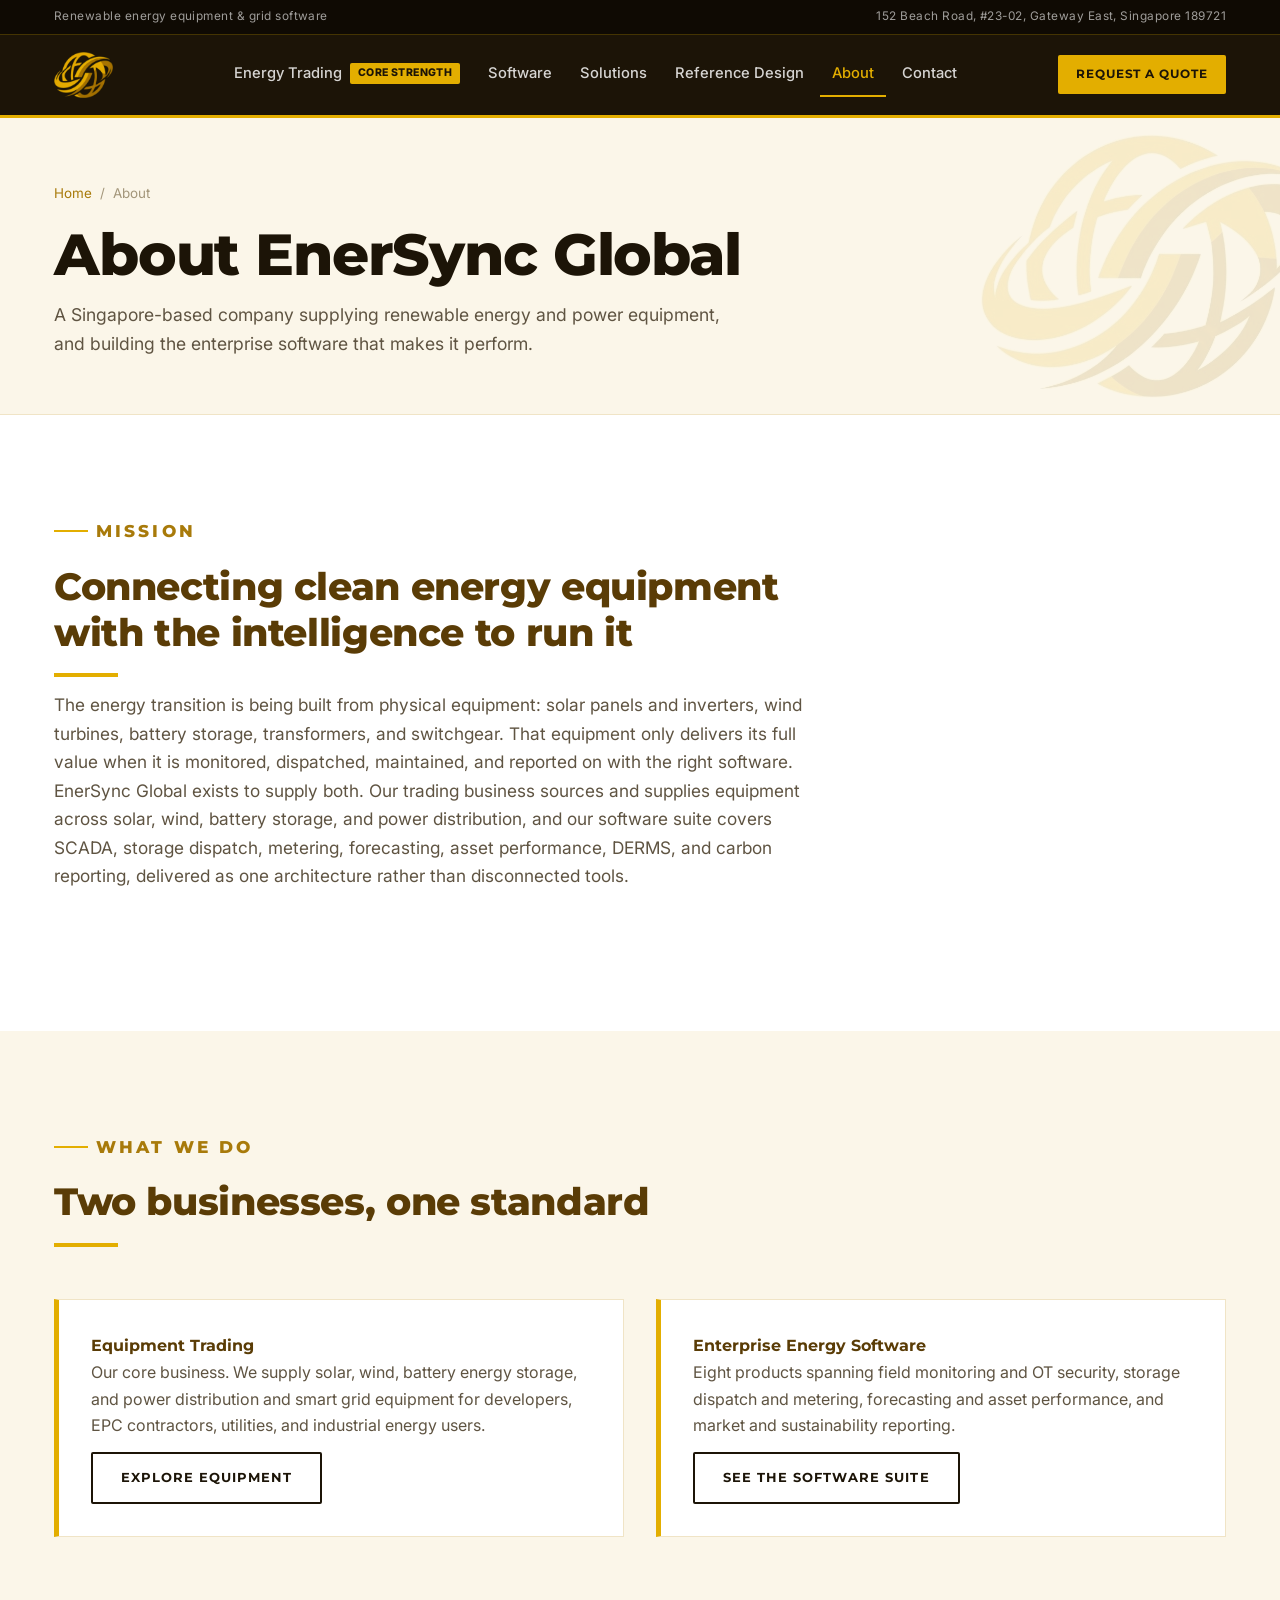
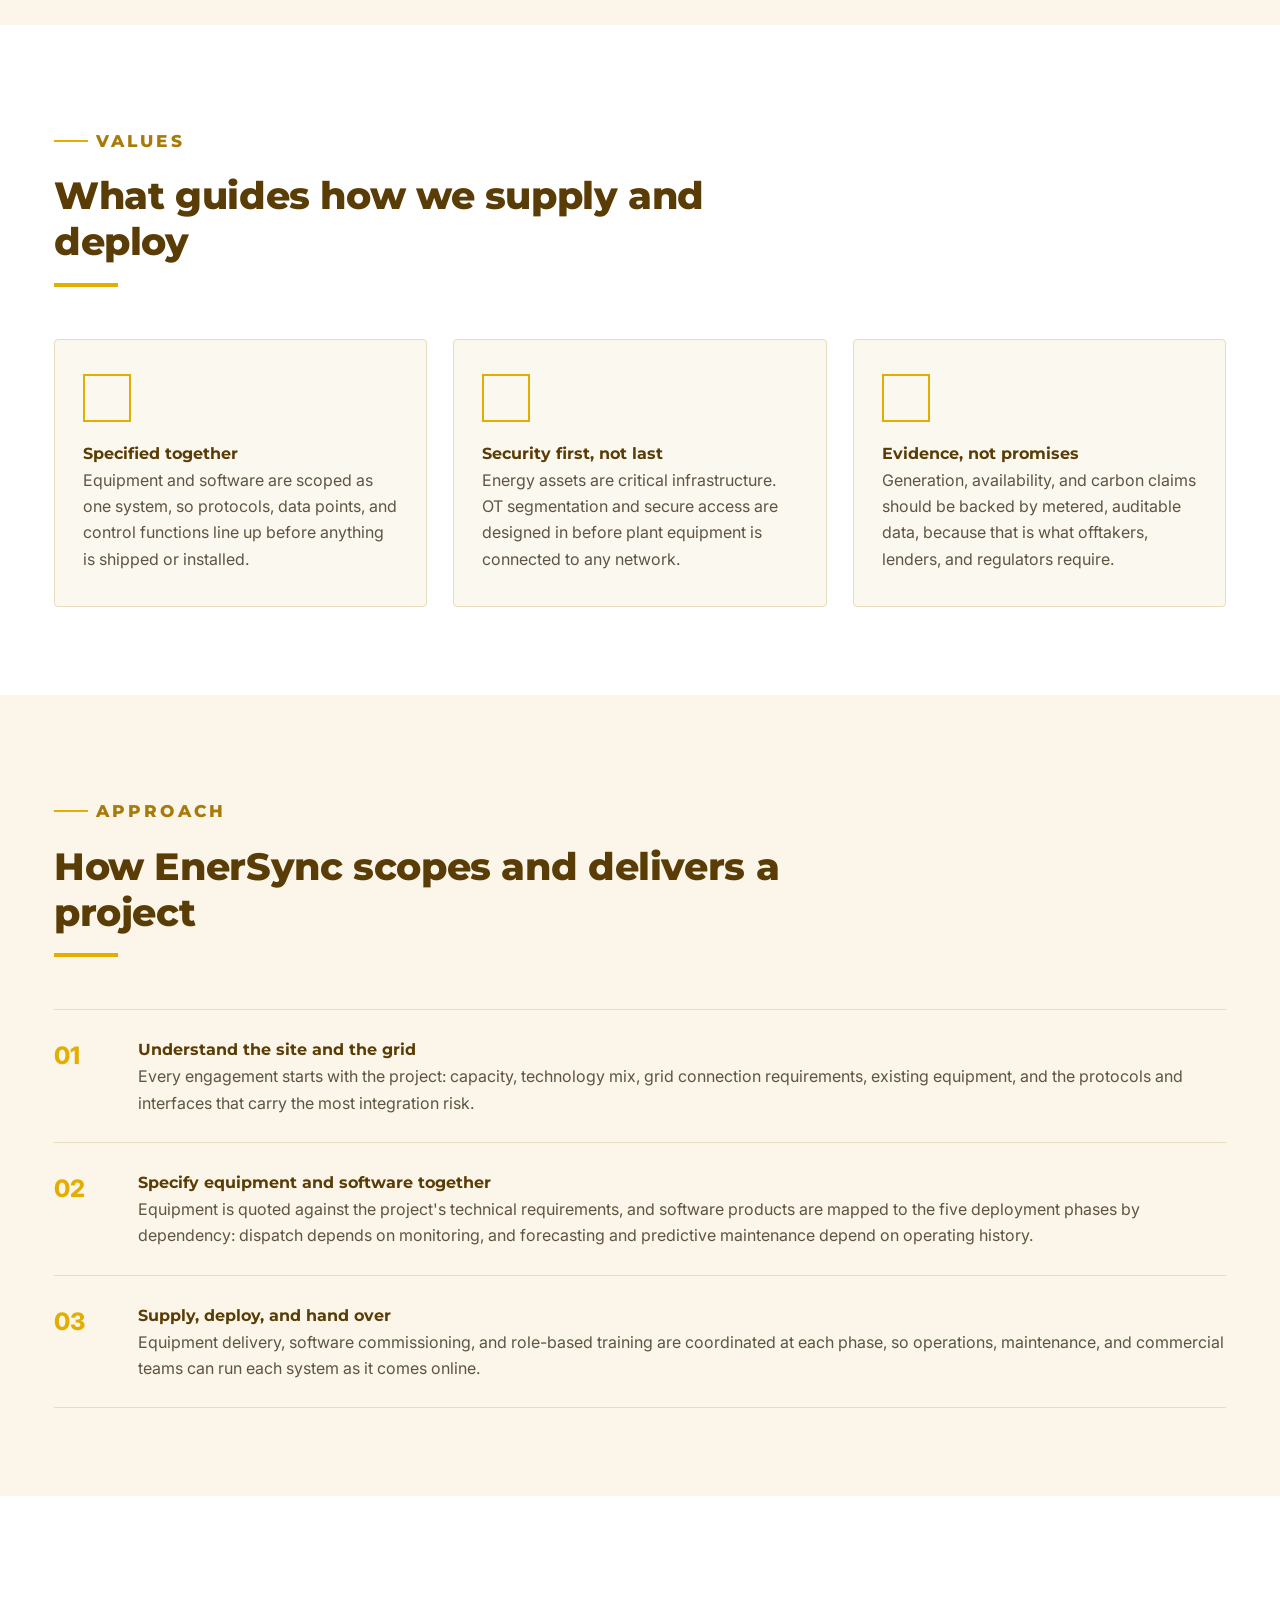
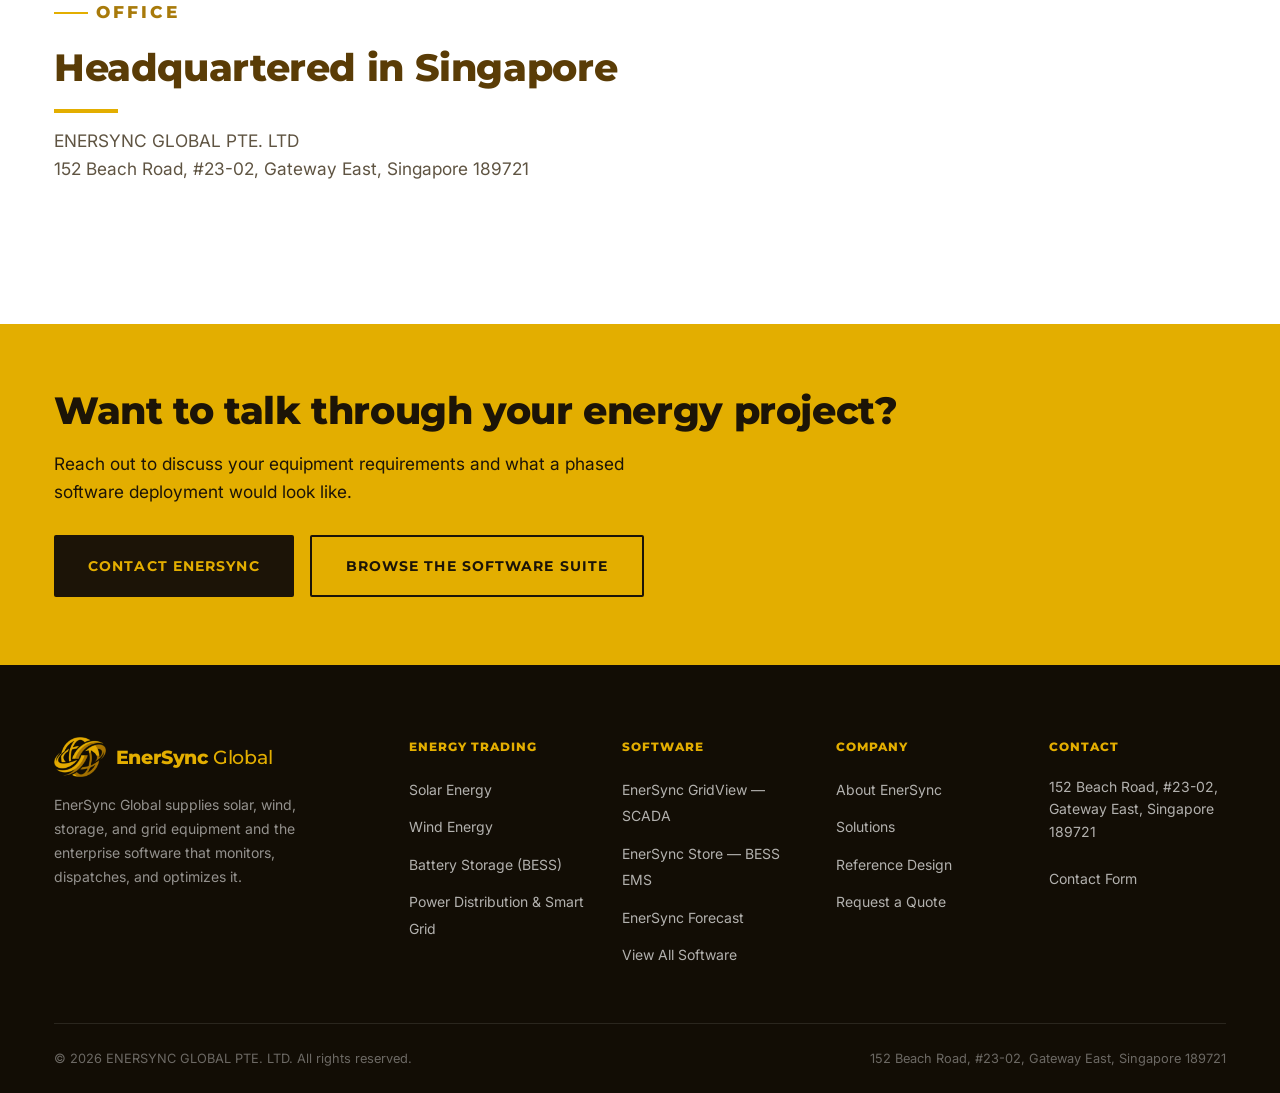
==== commit 3fb569f0: "Reposition as renewable energy trading + software, new visual identity - Energy Trading page: solar," ====
--- a/about.html
+++ b/about.html
@@ -4,33 +4,34 @@
 <meta charset="UTF-8">
 <meta name="viewport" content="width=device-width, initial-scale=1.0">
 <title>About | EnerSync Global</title>
-<meta name="description" content="EnerSync Global is a technology company building the industrial IT infrastructure that makes manufacturing operations visible, certifiable, and commercially competitive.">
+<meta name="description" content="EnerSync Global is a Singapore-based company supplying renewable energy and power equipment and building enterprise software for renewable plants and grids.">
 <link rel="icon" type="image/png" href="images/favicon.png">
+<link rel="preconnect" href="https://fonts.googleapis.com">
+<link rel="preconnect" href="https://fonts.gstatic.com" crossorigin>
+<link href="https://fonts.googleapis.com/css2?family=Inter:wght@400;500;600;700&family=Montserrat:wght@500;600;700;800&display=swap" rel="stylesheet">
 <link rel="stylesheet" href="css/style.css">
 </head>
 <body>
 
 <header class="site-header">
+  <div class="topbar">
+    <div class="wrap topbar-row">
+      <span>Renewable energy equipment &amp; grid software</span>
+      <span>152 Beach Road, #23-02, Gateway East, Singapore 189721</span>
+    </div>
+  </div>
   <div class="wrap header-row">
     <a href="index.html" class="brand-mark">
       <img src="images/logo-mark.png" alt="EnerSync Global logo">
       <span class="brand-word"><strong>EnerSync</strong> Global</span>
     </a>
     <nav class="main-nav">
-      <a href="products.html">Products</a>
-      <a href="it-trading.html" class="nav-featured">IT Trading <span class="nav-featured-tag">Core Strength</span></a>
+      <a href="trading.html" class="nav-featured">Energy Trading <span class="nav-featured-tag">Core Strength</span></a>
+      <a href="products.html">Software</a>
       <a href="solutions.html">Solutions</a>
-      <div class="nav-item-dropdown">
-        <a href="#">More Divisions &#9662;</a>
-        <div class="nav-dropdown-panel">
-          <a href="telecom.html">Telecom</a>
-          <a href="automation.html">Automation</a>
-          <a href="platforms.html">Platforms</a>
-        </div>
-      </div>
+      <a href="case-study.html">Reference Design</a>
       <a href="about.html">About</a>
       <a href="contact.html">Contact</a>
-      <a href="quote.html">Request a Quote</a>
     </nav>
     <div class="header-actions">
       <a href="quote.html" class="btn btn-fill btn-sm">Request a Quote</a>
@@ -47,7 +48,7 @@
     <div class="wrap">
       <div class="crumb-trail"><a href="index.html">Home</a><span>/</span><span>About</span></div>
       <h1>About EnerSync Global</h1>
-      <p>A technology company focused on one problem: making the IT infrastructure underneath a factory as load-bearing as the machines on the floor.</p>
+      <p>A Singapore-based company supplying renewable energy and power equipment, and building the enterprise software that makes it perform.</p>
     </div>
   </section>
 
@@ -55,8 +56,8 @@
     <div class="wrap">
       <div class="head-block">
         <p class="eyebrow">Mission</p>
-        <h2>Industrial IT as infrastructure, not an add-on</h2>
-        <p style="max-width:760px; margin-top:14px;">Manufacturers are increasingly judged not just on what they produce, but on whether they can prove how they produce it — with quality documentation, traceability, and sustainability data that buyers now require before a contract is even evaluated. EnerSync Global exists to build that proof into the operation from the start: an integrated stack spanning enterprise resource planning, shop floor execution, automation and control, quality management, business intelligence, product lifecycle management, warehouse and supply chain management, energy management, sustainability reporting, and customer relationship management — delivered as one architecture rather than disconnected point tools.</p>
+        <h2>Connecting clean energy equipment with the intelligence to run it</h2>
+        <p style="max-width:760px; margin-top:14px;">The energy transition is being built from physical equipment: solar panels and inverters, wind turbines, battery storage, transformers, and switchgear. That equipment only delivers its full value when it is monitored, dispatched, maintained, and reported on with the right software. EnerSync Global exists to supply both. Our trading business sources and supplies equipment across solar, wind, battery storage, and power distribution, and our software suite covers SCADA, storage dispatch, metering, forecasting, asset performance, DERMS, and carbon reporting, delivered as one architecture rather than disconnected tools.</p>
       </div>
     </div>
   </section>
@@ -64,68 +65,99 @@
   <section class="block block-alt">
     <div class="wrap">
       <div class="head-block centered">
+        <p class="eyebrow">What We Do</p>
+        <h2>Two businesses, one standard</h2>
+      </div>
+      <div class="tile-row-2">
+        <div class="callout-block">
+          <h4>Equipment Trading</h4>
+          <p>Our core business. We supply solar, wind, battery energy storage, and power distribution and smart grid equipment for developers, EPC contractors, utilities, and industrial energy users.</p>
+          <p style="margin-top:14px;"><a href="trading.html" class="btn btn-line">Explore Equipment</a></p>
+        </div>
+        <div class="callout-block">
+          <h4>Enterprise Energy Software</h4>
+          <p>Eight products spanning field monitoring and OT security, storage dispatch and metering, forecasting and asset performance, and market and sustainability reporting.</p>
+          <p style="margin-top:14px;"><a href="products.html" class="btn btn-line">See the Software Suite</a></p>
+        </div>
+      </div>
+    </div>
+  </section>
+
+  <section class="block">
+    <div class="wrap">
+      <div class="head-block centered">
         <p class="eyebrow">Values</p>
-        <h2>What guides how we build and deploy</h2>
+        <h2>What guides how we supply and deploy</h2>
       </div>
       <div class="value-grid">
         <div class="value-tile">
           <div class="value-tile-mark"></div>
-          <h4>Sequence over scope</h4>
-          <p>Every deployment is phased so each stage delivers real operational value before the next begins, instead of asking a factory to wait months for a single "big bang" go-live.</p>
+          <h4>Specified together</h4>
+          <p>Equipment and software are scoped as one system, so protocols, data points, and control functions line up before anything is shipped or installed.</p>
         </div>
         <div class="value-tile">
           <div class="value-tile-mark"></div>
           <h4>Security first, not last</h4>
-          <p>Network segmentation and identity management are treated as foundational infrastructure, designed in before any other system is connected — not retrofitted after an incident.</p>
+          <p>Energy assets are critical infrastructure. OT segmentation and secure access are designed in before plant equipment is connected to any network.</p>
         </div>
         <div class="value-tile">
           <div class="value-tile-mark"></div>
           <h4>Evidence, not promises</h4>
-          <p>Quality, traceability, and sustainability claims should be backed by documented, auditable data — because that is what the buyers who matter most will require.</p>
-        </div>
-      </div>
-    </div>
-  </section>
-
-  <section class="block">
+          <p>Generation, availability, and carbon claims should be backed by metered, auditable data, because that is what offtakers, lenders, and regulators require.</p>
+        </div>
+      </div>
+    </div>
+  </section>
+
+  <section class="block block-alt">
     <div class="wrap">
       <div class="head-block centered">
         <p class="eyebrow">Approach</p>
-        <h2>How EnerSync scopes and delivers a deployment</h2>
+        <h2>How EnerSync scopes and delivers a project</h2>
       </div>
       <div class="approach-list">
         <div class="approach-row">
           <strong class="idx">01</strong>
           <div>
-            <h4>Understand the production environment</h4>
-            <p>Every engagement starts with the factory floor: machine count, shift structure, product complexity, and the integration points — such as proprietary machine controllers — that carry the highest technical risk and need to be scoped before anything is budgeted.</p>
+            <h4>Understand the site and the grid</h4>
+            <p>Every engagement starts with the project: capacity, technology mix, grid connection requirements, existing equipment, and the protocols and interfaces that carry the most integration risk.</p>
           </div>
         </div>
         <div class="approach-row">
           <strong class="idx">02</strong>
           <div>
-            <h4>Sequence the architecture</h4>
-            <p>Products are mapped to the 8-layer architecture and grouped into the 5 deployment phases based on dependency, not preference — dashboards depend on data from execution systems; predictive models depend on months of sensor history.</p>
+            <h4>Specify equipment and software together</h4>
+            <p>Equipment is quoted against the project's technical requirements, and software products are mapped to the five deployment phases by dependency: dispatch depends on monitoring, and forecasting and predictive maintenance depend on operating history.</p>
           </div>
         </div>
         <div class="approach-row">
           <strong class="idx">03</strong>
           <div>
-            <h4>Deploy, train, and hand over</h4>
-            <p>Go-live support and role-segmented training are delivered at every phase boundary, so operators, supervisors, and finance teams are equipped to run each system as it comes online.</p>
+            <h4>Supply, deploy, and hand over</h4>
+            <p>Equipment delivery, software commissioning, and role-based training are coordinated at each phase, so operations, maintenance, and commercial teams can run each system as it comes online.</p>
           </div>
         </div>
       </div>
     </div>
   </section>
 
+  <section class="block">
+    <div class="wrap">
+      <div class="head-block centered">
+        <p class="eyebrow">Office</p>
+        <h2>Headquartered in Singapore</h2>
+        <p>ENERSYNC GLOBAL PTE. LTD<br>152 Beach Road, #23-02, Gateway East, Singapore 189721</p>
+      </div>
+    </div>
+  </section>
+
   <section class="cta-banner">
     <div class="wrap">
-      <h2>Want to talk through your factory's IT roadmap?</h2>
-      <p>Reach out to discuss where your operation stands today and what a phased deployment would look like.</p>
+      <h2>Want to talk through your energy project?</h2>
+      <p>Reach out to discuss your equipment requirements and what a phased software deployment would look like.</p>
       <div class="cta-banner-actions">
         <a href="contact.html" class="btn btn-fill btn-lg">Contact EnerSync</a>
-        <a href="products.html" class="btn btn-ghost btn-lg">Browse the Product Suite</a>
+        <a href="products.html" class="btn btn-ghost btn-lg">Browse the Software Suite</a>
       </div>
     </div>
   </section>
@@ -137,24 +169,24 @@
     <div class="footer-grid">
       <div class="footer-brand">
         <div class="footer-logo"><img src="images/logo-mark.png" alt="EnerSync Global logo"><span class="brand-word"><strong>EnerSync</strong> Global</span></div>
-        <p>EnerSync Global designs and delivers the industrial IT product suite that makes manufacturing operations visible, certifiable, and commercially competitive.</p>
-      </div>
-      <div class="footer-col">
-        <h5>Products</h5>
-        <ul>
-          <li><a href="products.html">EnerSync Core — ERP</a></li>
-          <li><a href="products.html">EnerSync Execute — MES</a></li>
-          <li><a href="products.html">EnerSync Pulse — SCADA/IIoT</a></li>
-          <li><a href="products.html">View All Products</a></li>
-        </ul>
-      </div>
-      <div class="footer-col">
-        <h5>Divisions</h5>
-        <ul>
-          <li><a href="it-trading.html">IT Trading</a></li>
-          <li><a href="telecom.html">Telecom</a></li>
-          <li><a href="automation.html">Automation</a></li>
-          <li><a href="platforms.html">Platforms</a></li>
+        <p>EnerSync Global supplies solar, wind, storage, and grid equipment and the enterprise software that monitors, dispatches, and optimizes it.</p>
+      </div>
+      <div class="footer-col">
+        <h5>Energy Trading</h5>
+        <ul>
+          <li><a href="trading.html#solar">Solar Energy</a></li>
+          <li><a href="trading.html#wind">Wind Energy</a></li>
+          <li><a href="trading.html#bess">Battery Storage (BESS)</a></li>
+          <li><a href="trading.html#grid">Power Distribution &amp; Smart Grid</a></li>
+        </ul>
+      </div>
+      <div class="footer-col">
+        <h5>Software</h5>
+        <ul>
+          <li><a href="products.html">EnerSync GridView — SCADA</a></li>
+          <li><a href="products.html">EnerSync Store — BESS EMS</a></li>
+          <li><a href="products.html">EnerSync Forecast</a></li>
+          <li><a href="products.html">View All Software</a></li>
         </ul>
       </div>
       <div class="footer-col">
@@ -162,7 +194,8 @@
         <ul>
           <li><a href="about.html">About EnerSync</a></li>
           <li><a href="solutions.html">Solutions</a></li>
-          <li><a href="case-study.html">Case Study</a></li>
+          <li><a href="case-study.html">Reference Design</a></li>
+          <li><a href="quote.html">Request a Quote</a></li>
         </ul>
       </div>
       <div class="footer-col">
--- a/css/style.css
+++ b/css/style.css
@@ -597,3 +597,170 @@
   .footer-grid { grid-template-columns: 1fr; }
   .phase-tabs { flex-direction: column; align-items: stretch; }
 }
+
+/* =====================================================================
+   ENERSYNC DESIGN LAYER - distinct identity (overrides base components)
+   Fonts: Montserrat (display) + Inter (text). Square edges, gold rules,
+   light hero with emblem, dark header, gold CTA band.
+   ===================================================================== */
+:root {
+  --radius-sm: 2px;
+  --radius: 3px;
+  --radius-lg: 4px;
+  --charcoal: #1c1407;
+  --cream: #fbf6e9;
+  --cream-2: #f0e4c6;
+  --font-display: 'Montserrat', 'Segoe UI', Arial, sans-serif;
+  --font-text: 'Inter', 'Segoe UI', Arial, sans-serif;
+}
+body { font-family: var(--font-text); }
+h1, h2, h3, h4, h5, .btn, .metric-value, .eyebrow, .phase-tab, .brand-word { font-family: var(--font-display); }
+h1 { font-weight: 800; letter-spacing: -0.02em; }
+h2 { font-weight: 800; letter-spacing: -0.01em; }
+.block-alt { background: var(--cream); }
+
+/* Eyebrow: rule + uppercase text, no pill */
+.eyebrow {
+  background: none; border: none; padding: 0; border-radius: 0;
+  color: var(--blue); font-size: 0.74rem; letter-spacing: 0.18em;
+}
+.eyebrow::before { width: 34px; height: 2px; border-radius: 0; background: var(--teal); }
+
+/* Section heads: left-aligned with a gold rule under the title */
+.head-block, .head-block.centered { text-align: left; margin-left: 0; margin-right: 0; max-width: 780px; }
+.head-block h2::after { content: ''; display: block; width: 64px; height: 4px; background: var(--teal); margin-top: 18px; }
+
+/* Buttons: square, uppercase, solid gold with dark text */
+.btn { border-radius: var(--radius-sm); text-transform: uppercase; letter-spacing: 0.08em; font-size: 0.8rem; font-weight: 700; }
+.btn-lg { padding: 18px 34px; font-size: 0.86rem; }
+.btn-sm { padding: 10px 18px; font-size: 0.74rem; }
+.btn-fill { background: var(--teal); color: var(--charcoal); box-shadow: none; }
+.btn-fill:hover { background: var(--teal-soft); transform: none; box-shadow: none; }
+.btn-line { color: var(--charcoal); border: 2px solid var(--charcoal); }
+.btn-line:hover { background: var(--charcoal); color: var(--teal); }
+
+/* Header: thin top bar + dark nav bar with underline active state */
+.topbar { background: #0f0a03; border-bottom: 1px solid rgba(227,174,0,0.25); }
+.topbar-row { display: flex; justify-content: space-between; gap: 16px; padding-top: 7px; padding-bottom: 7px; }
+.topbar-row span { font-size: 0.74rem; letter-spacing: 0.04em; color: rgba(255,255,255,0.6); }
+.site-header { background: var(--charcoal); border-bottom: 3px solid var(--teal); }
+.site-header.is-scrolled .topbar { display: none; }
+.header-row { height: 80px; position: relative; }
+.brand-word { color: var(--teal); }
+.main-nav a { color: rgba(255,255,255,0.82); border-radius: 0; border-bottom: 2px solid transparent; padding: 9px 12px; font-weight: 500; }
+.main-nav a:hover { background: none; color: var(--teal); }
+.main-nav a.is-active { background: none; color: var(--teal); border-bottom-color: var(--teal); }
+.nav-featured-tag { background: var(--teal); color: var(--charcoal); border-radius: 2px; }
+.nav-toggle span { background: var(--teal); }
+
+/* Homepage hero: light, left-aligned, emblem on the right */
+.intro-hero { background: var(--cream); padding: 88px 0 0; }
+.intro-hero::before {
+  background: url(../images/logo-mark.png) no-repeat right 2% top 64px / auto 50%;
+}
+.intro-hero::after {
+  content: ''; position: absolute; right: -10%; top: -20%; width: 60%; height: 140%;
+  background: radial-gradient(closest-side, rgba(227,174,0,0.18), transparent);
+  pointer-events: none;
+}
+.intro-hero .wrap { position: relative; z-index: 1; }
+.intro-hero-inner { margin: 0; text-align: left; max-width: 660px; }
+.intro-hero h1 { color: var(--charcoal); }
+.intro-hero h1 em { background: none; -webkit-text-fill-color: var(--blue); color: var(--blue); }
+.intro-hero-inner p { color: var(--ink-600); }
+.intro-hero-ctas { justify-content: flex-start; margin-bottom: 72px; }
+.intro-hero .btn-ghost, .page-intro .btn-ghost { color: var(--charcoal); border-color: var(--charcoal); }
+.intro-hero .btn-ghost:hover { background: var(--charcoal); color: var(--teal); }
+.metric-strip { background: var(--charcoal); border-top: none; padding: 0; z-index: 1; }
+.metric-cell { text-align: left; padding: 30px 28px; border-right: 1px solid rgba(255,255,255,0.08); border-top: 4px solid transparent; }
+.metric-cell:first-child { border-top-color: var(--teal); }
+.metric-value { color: var(--teal); }
+.metric-value span { background: none; -webkit-text-fill-color: var(--teal); color: var(--teal); }
+
+/* Inner page intro: light band, left-aligned, faint emblem */
+.page-intro {
+  background: var(--cream); text-align: left; padding: 64px 0 56px;
+  border-bottom: 1px solid var(--cream-2); position: relative; overflow: hidden;
+}
+.page-intro::after {
+  content: ''; position: absolute; right: -40px; top: 50%; transform: translateY(-50%);
+  width: 340px; height: 270px; background: url(../images/logo-mark.png) no-repeat center / contain; opacity: 0.14;
+}
+.page-intro .wrap { position: relative; z-index: 1; }
+.page-intro h1 { color: var(--charcoal); }
+.page-intro p { color: var(--ink-600); margin: 0; max-width: 680px; }
+.crumb-trail { justify-content: flex-start; }
+.crumb-trail a { color: var(--blue); }
+.crumb-trail span { color: var(--ink-400); }
+
+/* Cards: square, gold rules, outlined marks */
+.suite-tile { border-top: 3px solid var(--teal); }
+.suite-tile:hover, .division-card:hover { transform: none; }
+.suite-tile-mark, .division-card-mark, .value-tile-mark {
+  background: transparent; border: 2px solid var(--teal); color: var(--blue); border-radius: 0;
+}
+.diff-card { background: var(--charcoal); border-color: var(--charcoal); }
+.diff-card h4 { color: var(--white); }
+.diff-card p { color: rgba(255,255,255,0.7); }
+.diff-card::before { left: 0; top: 0; width: 100%; height: 3px; border-radius: 0; background: var(--teal); }
+.category-card { border-left: 4px solid var(--teal); }
+.category-card ul li::before { content: '\25A0'; font-size: 0.55rem; top: 0.45em; color: var(--teal); }
+.division-card.is-featured { background: var(--charcoal); border: none; }
+.division-card.is-featured h4 { color: var(--teal); }
+.division-card.is-featured p { color: rgba(255,255,255,0.75); }
+.division-card.is-featured .btn-fill { background: var(--teal); color: var(--charcoal); }
+.division-badge { border-radius: 0; background: var(--teal); color: var(--charcoal); }
+.callout-block { background: var(--white); border: 1px solid var(--cream-2); border-left: 5px solid var(--teal); border-radius: 0; }
+.stack-rail-item { border-right-width: 4px; }
+
+/* Teaser: light panel with dark figure column */
+.teaser-panel { background: var(--cream); border: 1px solid var(--cream-2); border-left: 6px solid var(--teal); }
+.teaser-panel::after { display: none; }
+.teaser-copy h2 { color: var(--charcoal); }
+.teaser-copy p { color: var(--ink-600); }
+.teaser-figure { background: var(--charcoal); border: none; border-radius: 0; }
+.teaser-figure strong { color: var(--teal); }
+
+/* CTA band: gold, left-aligned */
+.cta-banner { background: var(--teal); text-align: left; padding: 64px 0; }
+.cta-banner h2, .cta-banner p { color: var(--charcoal); }
+.cta-banner p { margin: 0 0 28px; max-width: 640px; }
+.cta-banner-actions { justify-content: flex-start; }
+.cta-banner .btn-fill { background: var(--charcoal); color: var(--teal); }
+.cta-banner .btn-fill:hover { background: #000; }
+.cta-banner .btn-ghost { color: var(--charcoal); border-color: var(--charcoal); }
+.cta-banner .btn-ghost:hover { background: rgba(0,0,0,0.08); }
+
+/* Products: underline tabs, dark table heads */
+.phase-tabs { justify-content: flex-start; gap: 0; border-bottom: 2px solid var(--cream-2); }
+.phase-tab { border: none; border-radius: 0; background: none; border-bottom: 3px solid transparent; margin-bottom: -2px; padding: 14px 20px; }
+.phase-tab:hover { color: var(--charcoal); }
+.phase-tab.is-active { background: none; color: var(--charcoal); border-bottom-color: var(--teal); }
+.phase-panel-head { text-align: left; margin: 0 0 32px; }
+.product-matrix thead th, .layer-table thead th, .invest-table thead th { background: var(--charcoal); color: var(--teal); }
+
+/* Solutions timeline: square markers */
+.phase-timeline::before { background: var(--teal); }
+.phase-track-num { border-radius: 0; background: var(--charcoal); border: none; color: var(--teal); }
+
+/* Contact / quote */
+.call-panel { background: var(--teal); }
+.call-panel h3, .call-panel p { color: var(--charcoal); }
+.call-panel .btn-fill { background: var(--charcoal); color: var(--teal); }
+.info-row-mark { background: transparent; border: 2px solid var(--teal); border-radius: 0; }
+
+/* Footer */
+.site-footer { background: #120d05; border-top: 4px solid var(--teal); }
+.footer-col h5 { color: var(--teal); }
+
+@media (max-width: 1024px) {
+  .intro-hero::before { opacity: 0.16; background-position: right -60px center; }
+}
+@media (max-width: 768px) {
+  .topbar-row span:first-child { display: none; }
+  .main-nav { top: 100%; background: var(--charcoal); border-bottom: 3px solid var(--teal); }
+  .page-intro::after { display: none; }
+}
+
+.category-grid.cols-2 { grid-template-columns: repeat(2, 1fr); }
+@media (max-width: 768px) { .category-grid.cols-2 { grid-template-columns: 1fr; } }
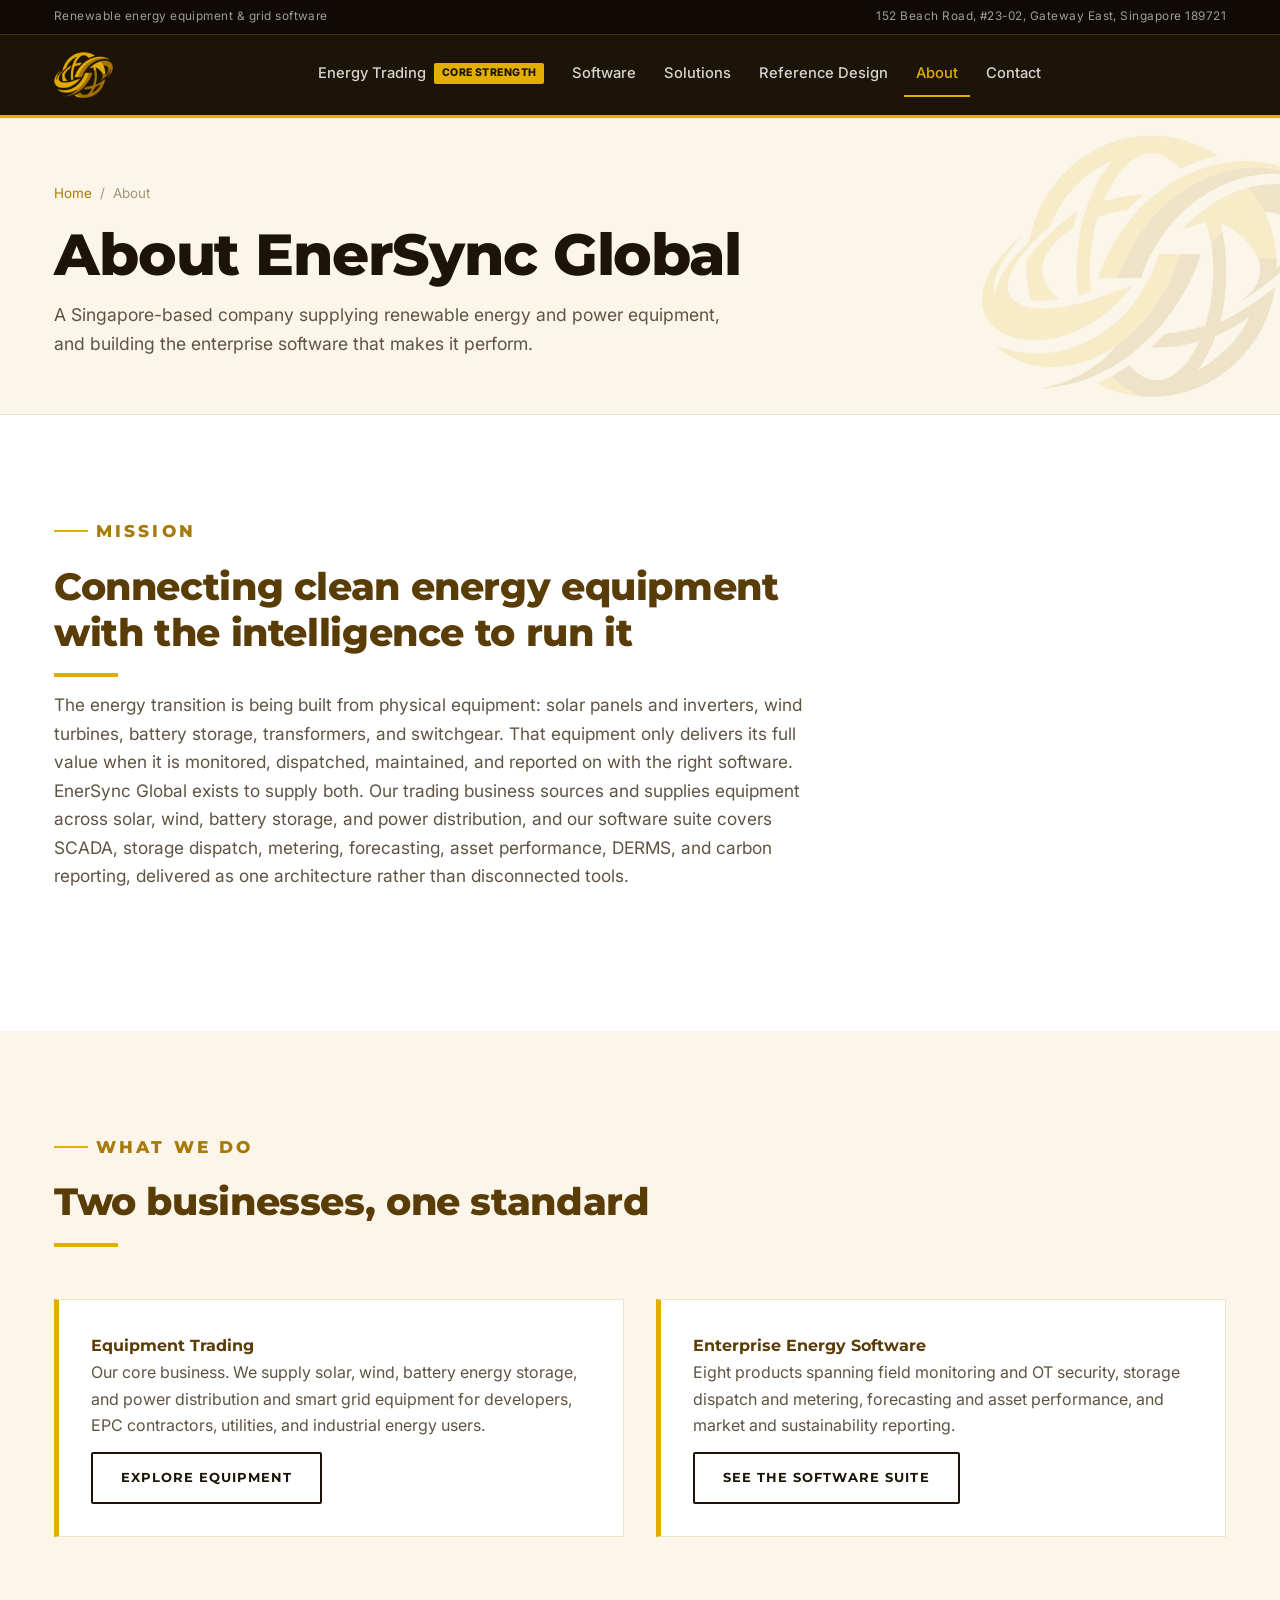
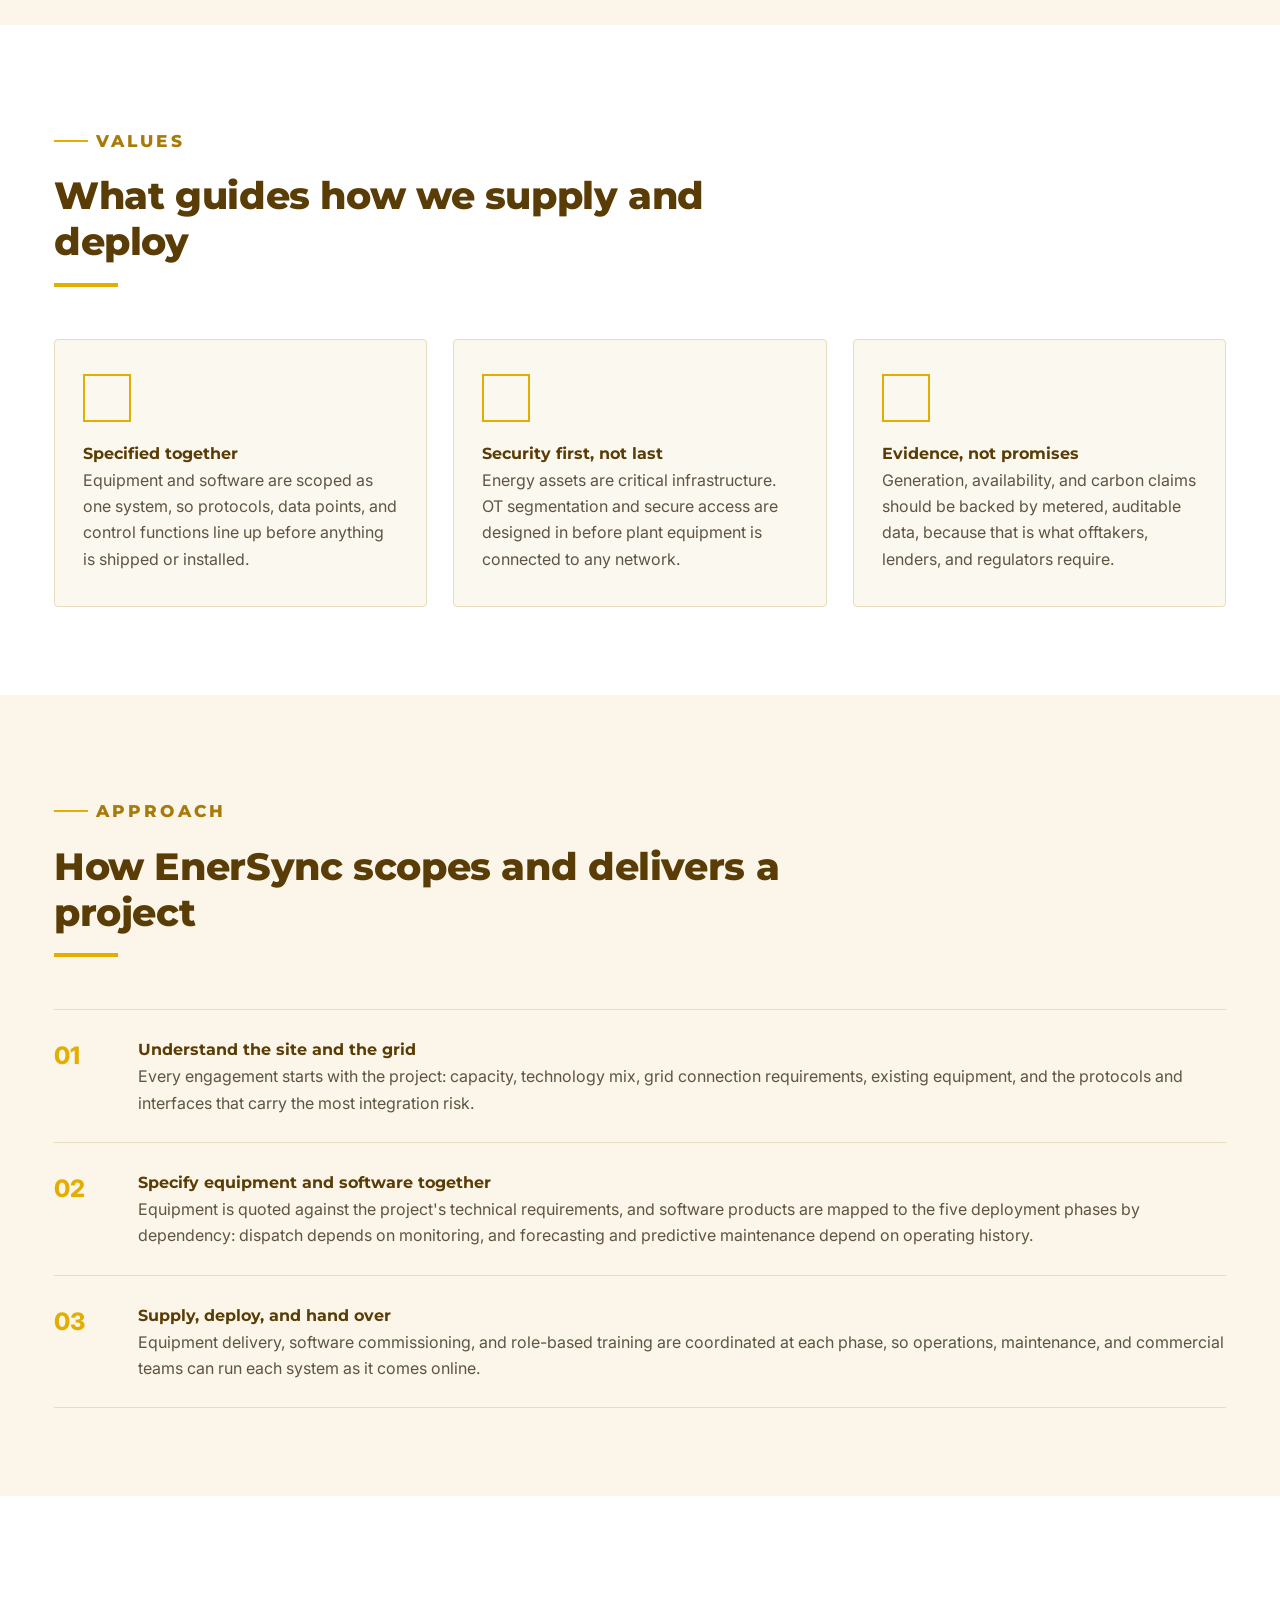
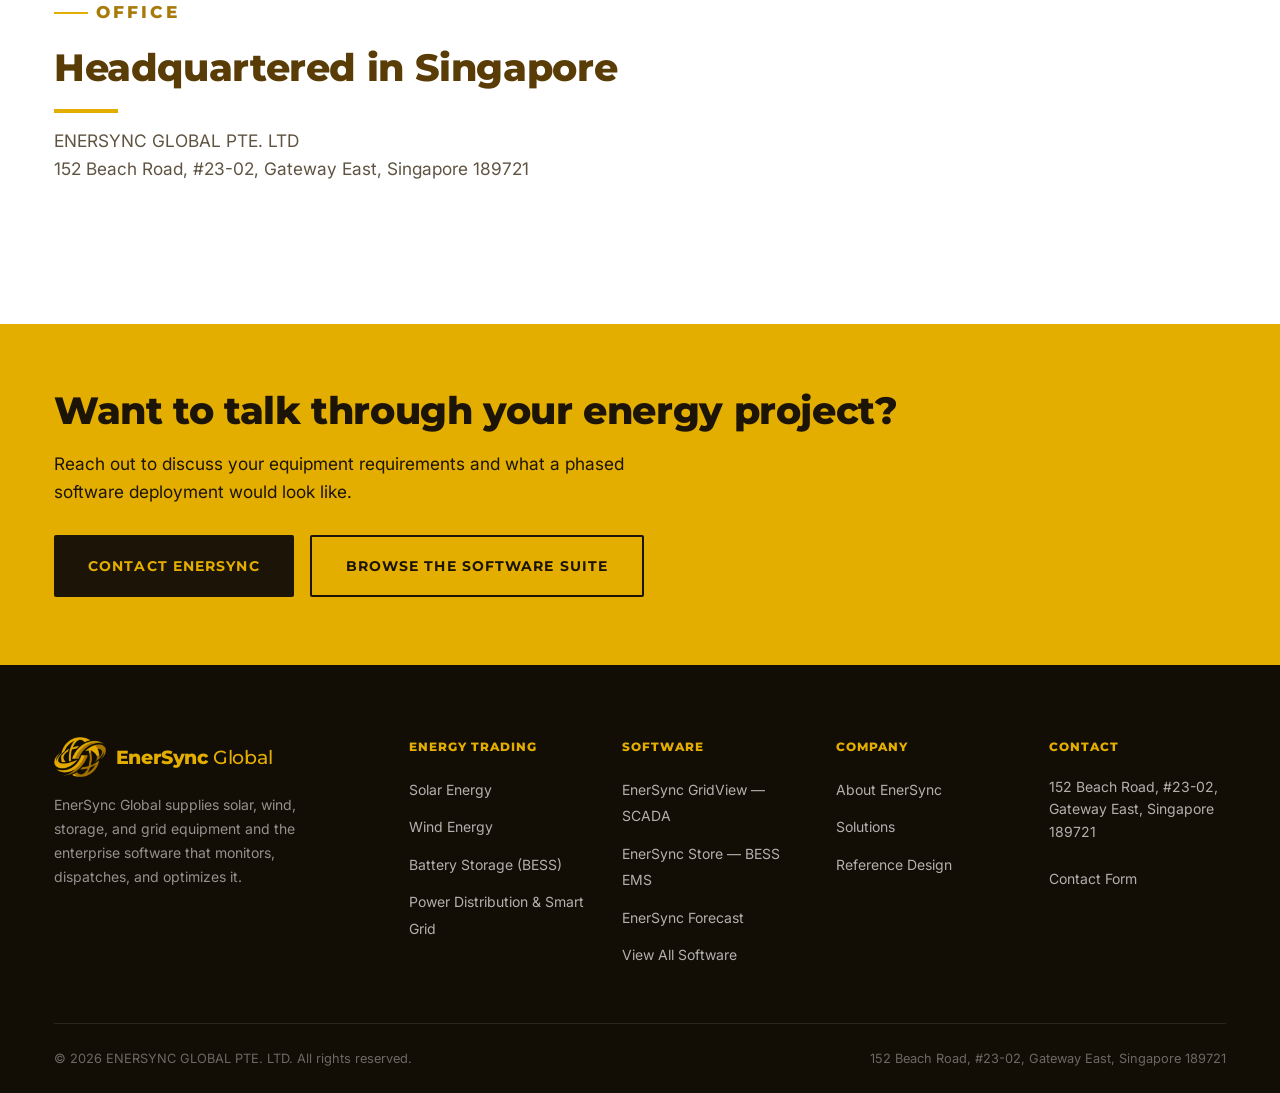
==== commit c0b20365: "Remove Request a Quote links for now; point CTAs to Contact Co-Authored-By: Claude Opus 5.5 <noreply" ====
--- a/about.html
+++ b/about.html
@@ -34,7 +34,6 @@
       <a href="contact.html">Contact</a>
     </nav>
     <div class="header-actions">
-      <a href="quote.html" class="btn btn-fill btn-sm">Request a Quote</a>
       <button class="nav-toggle" aria-label="Toggle navigation menu" aria-expanded="false">
         <span></span><span></span><span></span>
       </button>
@@ -195,7 +194,6 @@
           <li><a href="about.html">About EnerSync</a></li>
           <li><a href="solutions.html">Solutions</a></li>
           <li><a href="case-study.html">Reference Design</a></li>
-          <li><a href="quote.html">Request a Quote</a></li>
         </ul>
       </div>
       <div class="footer-col">
